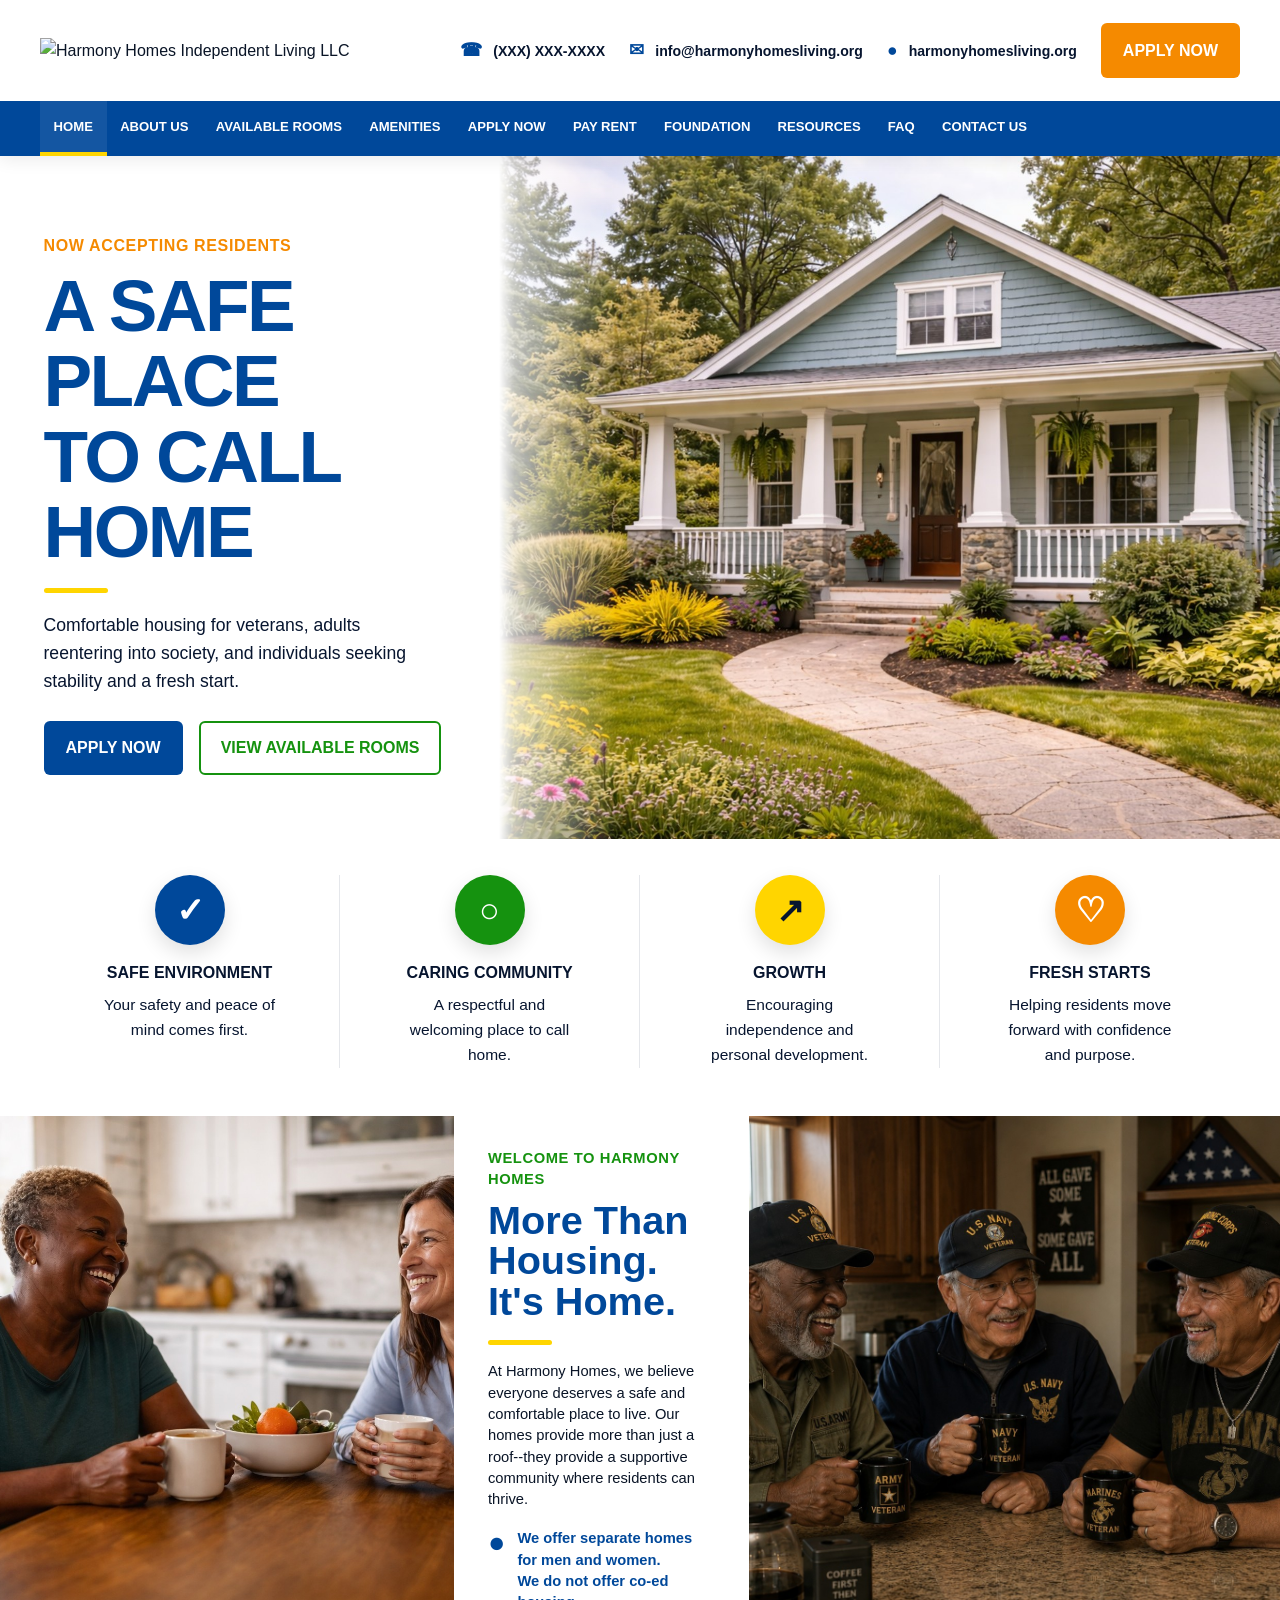
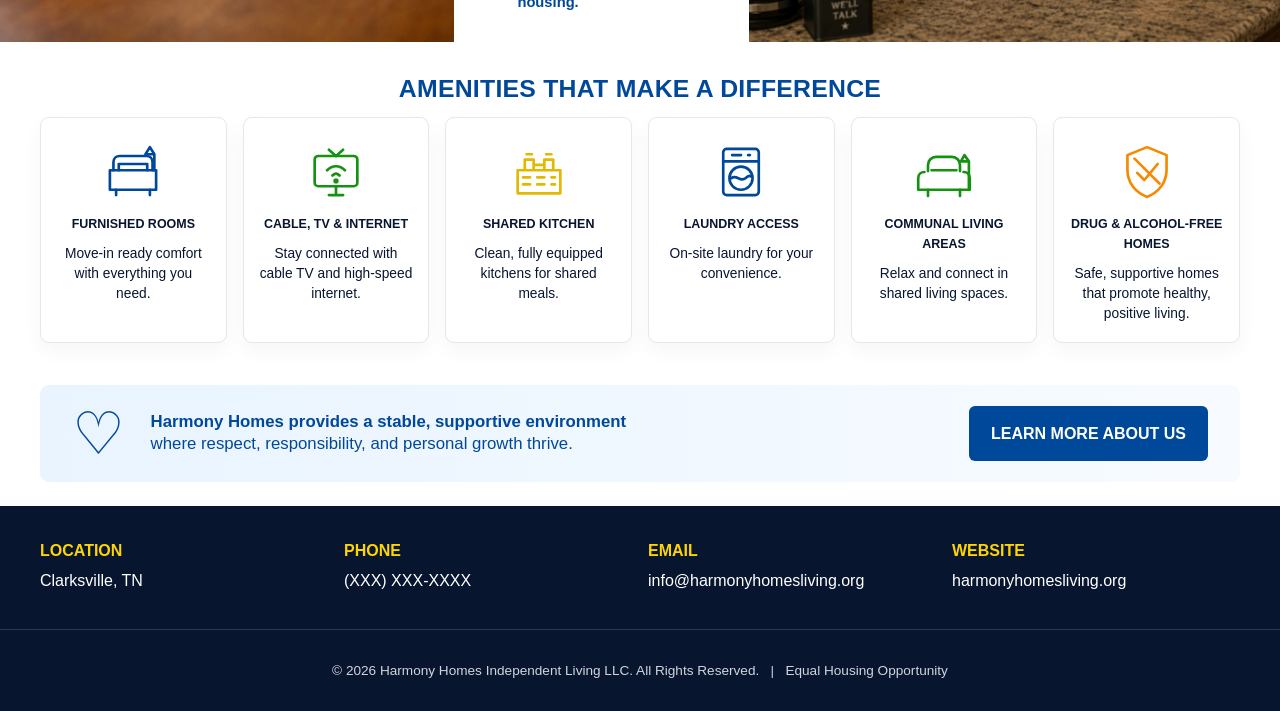
==== harmony_homes_site/index.html @ 45af123e "Replace public phone number with placeholder" ====
<!DOCTYPE html>
<html lang="en">
<head>
  <meta charset="UTF-8" />
  <meta name="viewport" content="width=device-width, initial-scale=1.0" />
  <title>Home | Harmony Homes Independent Living LLC</title>
  <meta name="description" content="Clean, safe, welcoming independent living housing in Clarksville, TN for veterans, SSI/SSDI recipients, reentry individuals, and adults seeking stable housing." />
  <link rel="stylesheet" href="styles.css" />
  <script defer src="script.js"></script>
</head>
<body>
  <a class="skip-link" href="#main">Skip to content</a>

  <header class="site-header">
    <div class="topbar container">
      <a class="logo-wrap" href="index.html" aria-label="Harmony Homes home">
        <img src="assets/main-logo.png" alt="Harmony Homes Independent Living LLC" class="logo" />
      </a>
      <div class="header-actions">
        <span class="header-contact"><span aria-hidden="true">&#9742;</span> (XXX) XXX-XXXX</span>
        <a href="mailto:info@harmonyhomesliving.org" class="header-contact"><span aria-hidden="true">&#9993;</span> info@harmonyhomesliving.org</a>
        <a href="https://harmonyhomesliving.org" class="header-contact"><span aria-hidden="true">&#9679;</span> harmonyhomesliving.org</a>
        <a href="apply.html" class="btn btn-orange">Apply Now</a>
      </div>
      <button class="menu-toggle" aria-label="Open menu">&#9776;</button>
    </div>
    <nav class="main-nav" aria-label="Main navigation">
      <div class="container nav-inner">
        <a class="active" href="index.html">Home</a>
        <a href="about.html">About Us</a>
        <a href="rooms.html">Available Rooms</a>
        <a href="amenities.html">Amenities</a>
        <a href="apply.html">Apply Now</a>
        <a href="pay-rent.html">Pay Rent</a>
        <a href="foundation.html">Foundation</a>
        <a href="resources.html">Resources</a>
        <a href="faq.html">FAQ</a>
        <a href="contact.html">Contact Us</a>
      </div>
    </nav>
  </header>

  <main id="main">
    <section class="hero">
      <div class="hero-copy">
        <p class="eyebrow">Now Accepting Residents</p>
        <h1>A Safe Place<br>to Call Home</h1>
        <p class="lead">Comfortable housing for veterans, adults reentering into society, and individuals seeking stability and a fresh start.</p>
        <div class="button-row">
          <a href="apply.html" class="btn btn-blue">Apply Now</a>
          <a href="rooms.html" class="btn btn-outline">View Available Rooms</a>
        </div>
      </div>
      <div class="hero-image" role="img" aria-label="Welcoming home exterior"></div>
    </section>

    <section class="values-strip container">
      <article><span class="icon blue">&#10003;</span><h3>Safe Environment</h3><p>Your safety and peace of mind comes first.</p></article>
      <article><span class="icon green">&#9675;</span><h3>Caring Community</h3><p>A respectful and welcoming place to call home.</p></article>
      <article><span class="icon yellow">&#8599;</span><h3>Growth</h3><p>Encouraging independence and personal development.</p></article>
      <article><span class="icon orange">&#9825;</span><h3>Fresh Starts</h3><p>Helping residents move forward with confidence and purpose.</p></article>
    </section>

    <section class="welcome-section">
      <img src="assets/women-coffee.jpg" alt="Residents enjoying a warm conversation at a kitchen table" />
      <div class="welcome-copy">
        <p class="eyebrow green-text">Welcome to Harmony Homes</p>
        <h2>More Than Housing.<br>It's Home.</h2>
        <p>At Harmony Homes, we believe everyone deserves a safe and comfortable place to live. Our homes provide more than just a roof--they provide a supportive community where residents can thrive.</p>
        <div class="mini-callout">
          <span aria-hidden="true">&#9679;</span>
          <p><strong>We offer separate homes for men and women.</strong><br>We do not offer co-ed housing.</p>
        </div>
      </div>
      <img src="assets/men-community.jpg" alt="Men talking together in a comfortable living room" />
    </section>

    <section class="amenity-preview">
      <div class="container">
        <h2>Amenities That Make a Difference</h2>
        <div class="amenity-icons" aria-label="Harmony Homes amenities">
          <article class="amenity-card blue">
            <svg class="amenity-svg" viewBox="0 0 72 72" aria-hidden="true" focusable="false">
              <path d="M10 34h52v22H10z" />
              <path d="M14 34v-9c0-4 3-7 7-7h30c4 0 7 3 7 7v9" />
              <path d="M20 34v-7h32v7M17 56v6M55 56v6M50 16h10v18M50 16l5-8 5 8" />
            </svg>
            <h3>Furnished Rooms</h3>
            <p>Move-in ready comfort with everything you need.</p>
          </article>
          <article class="amenity-card green">
            <svg class="amenity-svg" viewBox="0 0 72 72" aria-hidden="true" focusable="false">
              <rect x="12" y="18" width="48" height="34" rx="4" />
              <path d="M28 62h16M36 52v10M28 11l8 7 8-7M26 34c6-6 14-6 20 0M32 40c3-3 5-3 8 0" />
              <circle cx="36" cy="46" r="1.5" />
            </svg>
            <h3>Cable, TV &amp; Internet</h3>
            <p>Stay connected with cable TV and high-speed internet.</p>
          </article>
          <article class="amenity-card yellow">
            <svg class="amenity-svg" viewBox="0 0 72 72" aria-hidden="true" focusable="false">
              <path d="M12 34h48v26H12zM20 34V22h10v12M42 34V22h10v12" />
              <path d="M18 42h8M18 50h8M34 42h8M34 50h8M50 42h4M50 50h4" />
              <path d="M22 16h6M44 16h6M31 28h10" />
            </svg>
            <h3>Shared Kitchen</h3>
            <p>Clean, fully equipped kitchens for shared meals.</p>
          </article>
          <article class="amenity-card blue">
            <svg class="amenity-svg" viewBox="0 0 72 72" aria-hidden="true" focusable="false">
              <rect x="16" y="10" width="40" height="52" rx="4" />
              <path d="M16 24h40M26 17h10M44 17h2" />
              <circle cx="36" cy="43" r="13" />
              <path d="M25 43c6-5 10 5 16 0 3-3 5-3 6-2" />
            </svg>
            <h3>Laundry Access</h3>
            <p>On-site laundry for your convenience.</p>
          </article>
          <article class="amenity-card green">
            <svg class="amenity-svg" viewBox="0 0 72 72" aria-hidden="true" focusable="false">
              <path d="M18 35v-7c0-5 4-9 9-9h18c5 0 9 4 9 9v7" />
              <path d="M14 36c-4 0-7 3-7 7v13h58V43c0-4-3-7-7-7" />
              <path d="M18 56v7M54 56v7M22 34h28" />
              <path d="M55 24h9v32M55 24l4-7 5 7" />
            </svg>
            <h3>Communal Living Areas</h3>
            <p>Relax and connect in shared living spaces.</p>
          </article>
          <article class="amenity-card orange">
            <svg class="amenity-svg" viewBox="0 0 72 72" aria-hidden="true" focusable="false">
              <path d="M36 8l22 9v17c0 14-9 25-22 30C23 59 14 48 14 34V17z" />
              <path d="M25 37l8 8 15-18" />
              <path d="M22 21l28 28" />
            </svg>
            <h3>Drug &amp; Alcohol-Free Homes</h3>
            <p>Safe, supportive homes that promote healthy, positive living.</p>
          </article>
        </div>
      </div>
    </section>

    <section class="cta-band">
      <div class="container cta-inner">
        <span class="cta-icon" aria-hidden="true">&#9825;</span>
        <p><strong>Harmony Homes provides a stable, supportive environment</strong><br>where respect, responsibility, and personal growth thrive.</p>
        <a href="about.html" class="btn btn-blue">Learn More About Us</a>
      </div>
    </section>
  </main>

  <footer class="site-footer">
    <div class="container footer-grid">
      <div>
        <strong>Location</strong>
        <p>Clarksville, TN</p>
      </div>
      <div>
        <strong>Phone</strong>
        <p><span>(XXX) XXX-XXXX</span></p>
      </div>
      <div>
        <strong>Email</strong>
        <p><a href="mailto:info@harmonyhomesliving.org">info@harmonyhomesliving.org</a></p>
      </div>
      <div>
        <strong>Website</strong>
        <p>harmonyhomesliving.org</p>
      </div>
    </div>
    <div class="footer-bottom">
      <p>&copy; 2026 Harmony Homes Independent Living LLC. All Rights Reserved. &nbsp; | &nbsp; Equal Housing Opportunity</p>
    </div>
  </footer>
</body>
</html>
---- harmony_homes_site/styles.css ----
:root{
  --blue:#00489A;
  --green:#15920F;
  --yellow:#FFD500;
  --orange:#F58A00;
  --black:#07152F;
  --white:#ffffff;
  --soft:#F7F9FC;
  --soft-blue:#EAF4FF;
  --text:#091426;
  --muted:#20304A;
  --border:#E5E7EB;
  --shadow:0 12px 30px rgba(17,24,39,.10);
}

*{box-sizing:border-box}
html{scroll-behavior:smooth}
body{
  margin:0;
  font-family: Arial, Helvetica, sans-serif;
  color:var(--text);
  background:var(--white);
  line-height:1.6;
}
a{color:inherit;text-decoration:none}
img{max-width:100%;display:block}
.container{width:min(1200px,94%);margin:0 auto}
.skip-link{position:absolute;left:-999px;top:auto}
.skip-link:focus{left:1rem;top:1rem;background:var(--black);color:white;padding:.75rem;z-index:999}

.site-header{background:white;box-shadow:0 4px 16px rgba(0,0,0,.08);position:sticky;top:0;z-index:50}
.topbar{display:flex;align-items:center;justify-content:space-between;gap:1.25rem;padding:1.45rem 0}
.logo{width:315px;max-width:100%}
.header-actions{display:flex;align-items:center;gap:1.5rem;flex-wrap:wrap}
.header-contact{font-weight:700;color:var(--black);font-size:.88rem}
.header-contact span{color:var(--blue);font-size:1.1rem;margin-right:.45rem}
.menu-toggle{display:none;background:var(--blue);color:white;border:0;border-radius:8px;font-size:1.6rem;padding:.4rem .7rem}
.main-nav{
    background:var(--blue);
    color:white;
}

.nav-inner{
    display:flex;
    align-items:center;
    justify-content:flex-start;
    gap:0;
    overflow:visible;
    flex-wrap:nowrap;
}

.main-nav a{
    padding:.95rem .85rem;
    font-weight:800;
    text-transform:uppercase;
    font-size:.82rem;
    white-space:nowrap;
    border-bottom:4px solid transparent;
}

.main-nav a.active,
.main-nav a:hover{
    border-bottom-color:var(--yellow);
    background:rgba(255,255,255,.08);
}

.btn{
  display:inline-flex;align-items:center;justify-content:center;gap:.5rem;
  padding:.78rem 1.25rem;border-radius:6px;font-weight:900;text-transform:uppercase;
  border:2px solid transparent;box-shadow:none;transition:.2s ease;cursor:pointer
}
.btn:hover{transform:translateY(-1px);box-shadow:var(--shadow)}
.btn-blue{background:var(--blue);color:white}
.btn-orange{background:var(--orange);color:white}
.btn-outline{border-color:var(--green);color:var(--green);background:white}
.button-row{display:flex;gap:1rem;flex-wrap:wrap;margin-top:1.6rem}

.hero{display:grid;grid-template-columns:39% 61%;min-height:565px;background:white;overflow:hidden}
.hero-copy{padding:4.8rem 0 4rem max(3.4vw,2rem);align-self:center;z-index:1}
.eyebrow{font-weight:900;text-transform:uppercase;letter-spacing:.04em;color:var(--orange);margin:0 0 .6rem}
.green-text{color:var(--green)}
.hero h1,.page-hero h1{font-size:clamp(3rem,5.7vw,4.6rem);line-height:1.03;margin:.35rem 0 1rem;color:var(--blue);text-transform:uppercase;letter-spacing:-.035em;font-weight:900}
.hero h1::after,.welcome-copy h2::after,.page-hero h1::after{
  content:"";display:block;width:64px;height:5px;background:var(--yellow);margin:1.2rem 0 0;border-radius:99px
}
.lead{font-size:1.1rem;max-width:395px;color:#07152f}
.hero-image{background:linear-gradient(90deg,#fff 0%,rgba(255,255,255,.72) 2%,rgba(255,255,255,0) 15%),url("assets/house.jpg") center/cover no-repeat;min-height:565px}

.values-strip{
  display:grid;
  grid-template-columns:repeat(4,1fr);
  gap:0;
  padding:2.25rem 0 3rem;
}

.values-strip article {
  text-align: center;
  border-right: 1px solid var(--border);
  padding: 0 2rem;
}
.values-strip article:last-child{border-right:0}

.values-strip .icon {
  margin: 0 auto 0.9rem;
}

.values-strip h3 {
  margin: 0 0 0.5rem;
  text-transform: uppercase;
  font-size: 1rem;
  color: var(--black);
}

.values-strip p {
  margin: 0 auto;
  color: var(--black);
  font-size: 0.97rem;
  max-width: 180px;
}
.icon{width:70px;height:70px;border-radius:50%;display:inline-flex;align-items:center;justify-content:center;color:white;font-weight:900;font-size:2.15rem;flex:0 0 70px;box-shadow:0 8px 20px rgba(0,0,0,.12)}
.icon.blue{background:var(--blue)}
.icon.green{background:var(--green)}
.icon.yellow{background:var(--yellow);color:var(--black)}
.icon.orange{background:var(--orange)}

.welcome-section{display:grid;grid-template-columns:35.5% 23% 41.5%;background:white;align-items:stretch}
.welcome-section img{width:100%;height:100%;min-height:390px;object-fit:cover}
.welcome-copy{padding:2rem 2.1rem 1.8rem;background:white;align-self:center}
.welcome-copy h2{color:var(--blue)}
.welcome-copy p{font-size:.92rem;line-height:1.45}
.mini-callout{display:flex;gap:.75rem;align-items:flex-start;color:var(--blue);font-weight:800;margin-top:1.1rem}
.mini-callout span{font-size:1.8rem;line-height:1}
.mini-callout p{margin:0;color:var(--blue)}
h2{font-size:clamp(1.8rem,3.1vw,2.8rem);line-height:1.02;margin:.4rem 0 1rem;color:var(--black)}
h3{color:var(--black)}
.amenity-preview{padding:1.7rem 0 1.5rem;background:white;text-align:center}
.amenity-preview h2{font-size:1.55rem;text-transform:uppercase;color:var(--blue);letter-spacing:.01em}
.amenity-icons{display:grid;grid-template-columns:repeat(6,1fr);gap:1rem;margin-top:.95rem}
.amenity-card{min-height:205px;border:1px solid var(--border);border-radius:9px;padding:1.35rem 1rem 1.15rem;background:white;box-shadow:0 8px 20px rgba(17,24,39,.04)}
.amenity-svg{
  display:block;
  width:64px;
  height:64px;
  margin:0 auto .7rem;
  fill:none;
  stroke:currentColor;
  stroke-width:3;
  stroke-linecap:round;
  stroke-linejoin:round;
}
.amenity-card h3{margin:.25rem 0 .55rem;text-transform:uppercase;font-size:.78rem;color:var(--black)}
.amenity-card p{margin:0 auto;font-size:.86rem;line-height:1.45;color:var(--black)}
.amenity-card.blue{color:var(--blue)}
.amenity-card.green{color:var(--green)}
.amenity-card.yellow{color:#e3b900}
.amenity-card.orange{color:var(--orange)}
.cta-band{background:white;color:var(--blue);padding:1.1rem 0 1.5rem}
.cta-inner{display:grid;grid-template-columns:auto 1fr auto;align-items:center;gap:1.6rem;background:linear-gradient(90deg,#e9f4ff,#f7fbff);border-radius:9px;padding:1.2rem 2rem}
.cta-icon{font-size:3.7rem;line-height:1;color:var(--blue)}
.cta-band p{margin:0;font-size:1.05rem;line-height:1.35}
.cta-band .btn{min-width:220px}

.page-hero{background:linear-gradient(135deg,var(--soft-blue),#fff);padding:4rem 0}
.page-hero.small h1{font-size:clamp(2.4rem,5vw,4rem)}
.page-hero p{max-width:760px;font-size:1.12rem}
.content{padding:3.5rem 0}
.two-col{display:grid;grid-template-columns:1fr 1fr;gap:2rem;align-items:start}
.grid-3{display:grid;grid-template-columns:repeat(3,1fr);gap:1.2rem}
.card,.room-card{background:white;border:1px solid var(--border);border-radius:16px;padding:1.5rem;box-shadow:var(--shadow)}
.card h3,.card h2{margin-top:0}
.placeholder-img,.placeholder-form{background:linear-gradient(135deg,var(--soft),#fff);border:2px dashed #cbd5e1;border-radius:12px;padding:2rem;text-align:center;color:var(--muted);margin-bottom:1.2rem}
.notice{background:#fff8db;border-left:6px solid var(--yellow);padding:1rem;border-radius:8px;margin-bottom:1.5rem;font-weight:700}
.room-grid{display:grid;gap:1.5rem}
.room-card{display:grid;grid-template-columns:38% 1fr;gap:1.5rem}
.room-card img{height:100%;min-height:260px;object-fit:cover;border-radius:12px}
.status{display:inline-block;background:var(--soft-blue);color:var(--blue);font-weight:900;padding:.35rem .7rem;border-radius:999px}
.status.available{background:#e8f8ed;color:var(--green)}
.faq-list details{border:1px solid var(--border);border-radius:12px;padding:1rem 1.2rem;margin-bottom:.8rem;background:white}
.faq-list summary{font-weight:900;cursor:pointer;color:var(--black)}
.contact-form label{display:block;font-weight:800;margin-bottom:1rem}
input,textarea{width:100%;padding:.9rem;border:1px solid #cbd5e1;border-radius:8px;font:inherit;margin-top:.4rem}
.fine-print{font-size:.85rem;color:var(--muted)}
.site-footer{background:var(--black);color:white}
.footer-grid{display:grid;grid-template-columns:repeat(4,1fr);gap:1rem;padding:2rem 0}
.footer-grid strong{color:var(--yellow);text-transform:uppercase}
.footer-grid p{margin:.25rem 0}
.footer-bottom{border-top:1px solid rgba(255,255,255,.15);text-align:center;padding:1rem;font-size:.85rem;color:#d1d5db}

@media (max-width:900px){
  .header-actions .header-contact{display:none}
  .menu-toggle{display:block}
  .main-nav{display:none}
  .main-nav.open{display:block}
  .nav-inner{flex-direction:column;align-items:stretch}
  .main-nav a{display:block}
  .hero{grid-template-columns:1fr}
  .hero-copy{padding:3rem 1.5rem}
  .hero-image{min-height:320px}
  .values-strip,.amenity-icons,.grid-3,.footer-grid{grid-template-columns:1fr 1fr}
  .welcome-section,.two-col,.room-card{grid-template-columns:1fr}
  .welcome-section img{min-height:300px}
  .cta-inner{grid-template-columns:1fr;text-align:left}
}
@media (max-width:600px){
  .topbar{align-items:flex-start}
  .logo{width:220px}
  .values-strip,.amenity-icons,.grid-3,.footer-grid{grid-template-columns:1fr}
  .values-strip article{border-right:0;border-bottom:1px solid var(--border);padding-bottom:1rem}
  .values-strip article:last-child{border-bottom:0}
  .cta-inner{flex-direction:column;align-items:flex-start}
  .hero h1{font-size:3rem}
}
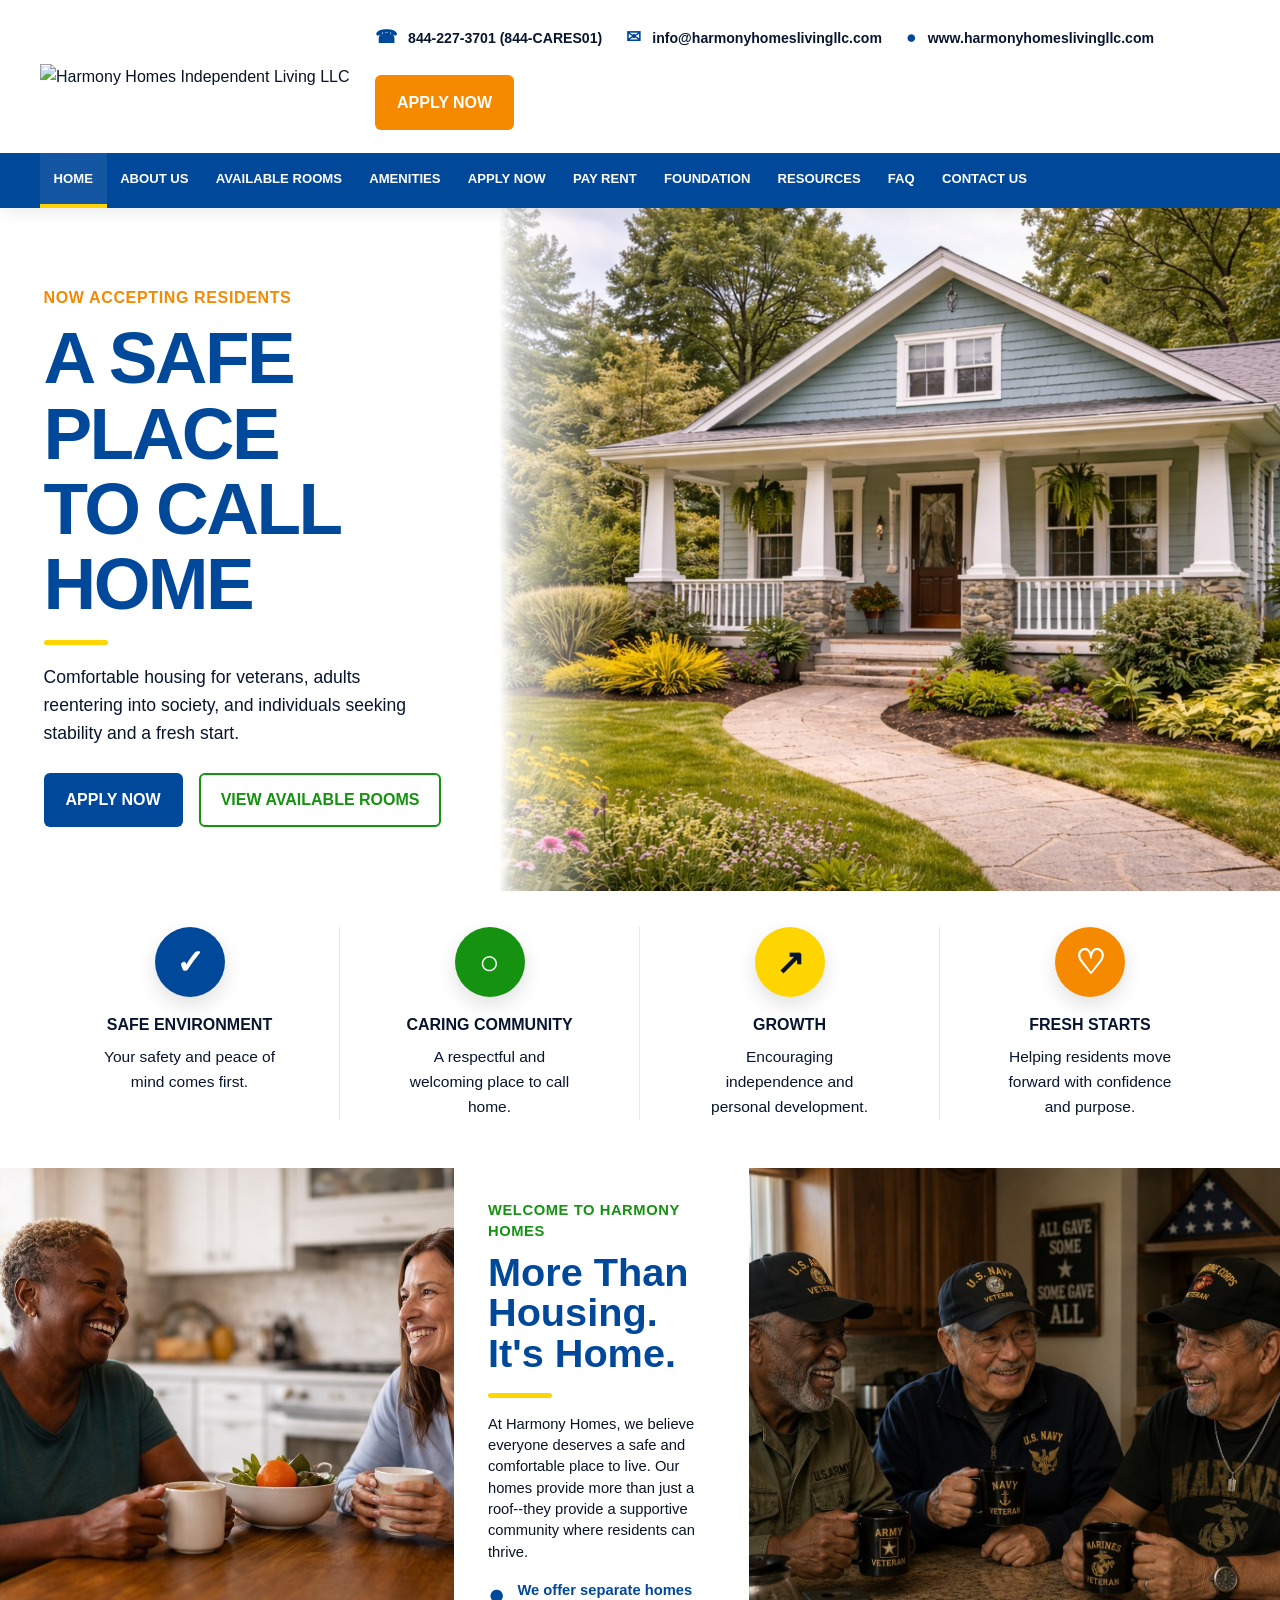
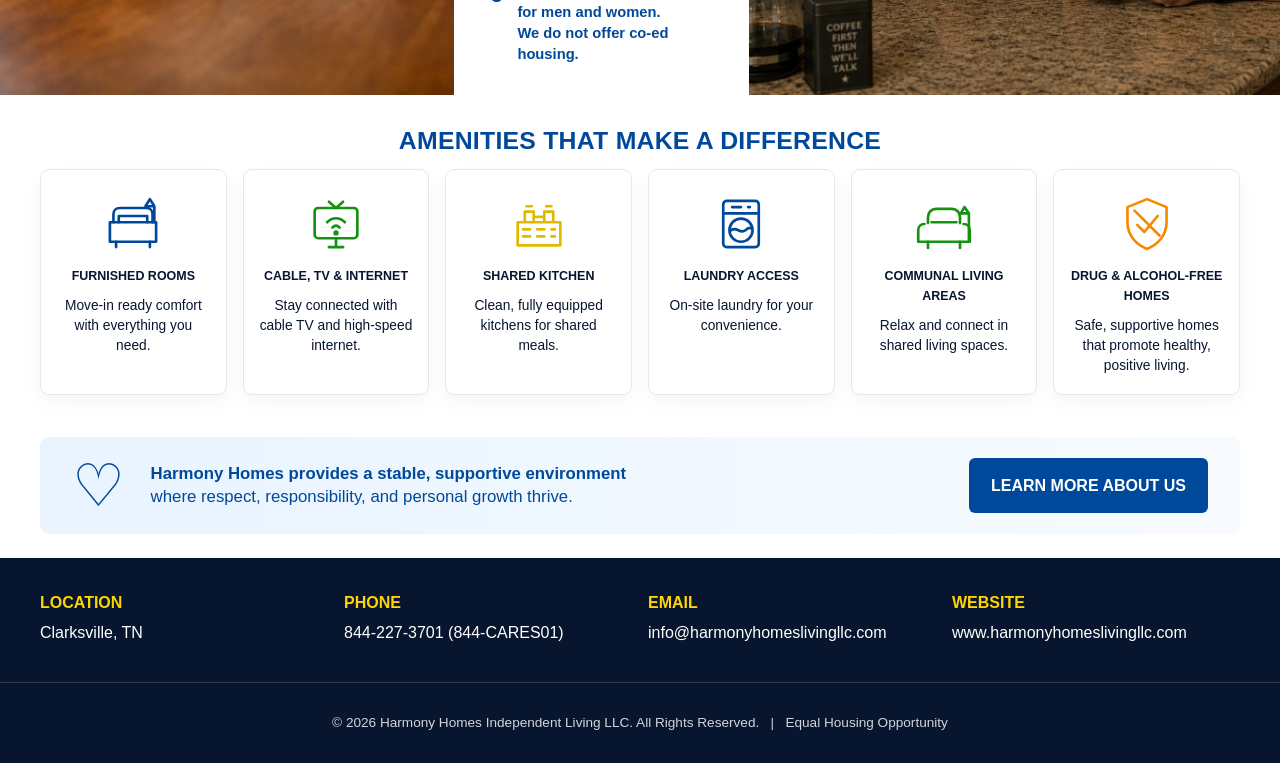
==== commit 743e6fc3: "Update Harmony Homes contact information" ====
--- a/harmony_homes_site/index.html
+++ b/harmony_homes_site/index.html
@@ -17,9 +17,9 @@
         <img src="assets/main-logo.png" alt="Harmony Homes Independent Living LLC" class="logo" />
       </a>
       <div class="header-actions">
-        <span class="header-contact"><span aria-hidden="true">&#9742;</span> (XXX) XXX-XXXX</span>
-        <a href="mailto:info@harmonyhomesliving.org" class="header-contact"><span aria-hidden="true">&#9993;</span> info@harmonyhomesliving.org</a>
-        <a href="https://harmonyhomesliving.org" class="header-contact"><span aria-hidden="true">&#9679;</span> harmonyhomesliving.org</a>
+        <a href="tel:+18442273701" class="header-contact"><span aria-hidden="true">&#9742;</span> 844-227-3701 (844-CARES01)</a>
+        <a href="mailto:info@harmonyhomeslivingllc.com" class="header-contact"><span aria-hidden="true">&#9993;</span> info@harmonyhomeslivingllc.com</a>
+        <a href="https://www.harmonyhomeslivingllc.com" class="header-contact"><span aria-hidden="true">&#9679;</span> www.harmonyhomeslivingllc.com</a>
         <a href="apply.html" class="btn btn-orange">Apply Now</a>
       </div>
       <button class="menu-toggle" aria-label="Open menu">&#9776;</button>
@@ -156,15 +156,15 @@
       </div>
       <div>
         <strong>Phone</strong>
-        <p><span>(XXX) XXX-XXXX</span></p>
+        <p><a href="tel:+18442273701">844-227-3701 (844-CARES01)</a></p>
       </div>
       <div>
         <strong>Email</strong>
-        <p><a href="mailto:info@harmonyhomesliving.org">info@harmonyhomesliving.org</a></p>
+        <p><a href="mailto:info@harmonyhomeslivingllc.com">info@harmonyhomeslivingllc.com</a></p>
       </div>
       <div>
         <strong>Website</strong>
-        <p>harmonyhomesliving.org</p>
+        <p><a href="https://www.harmonyhomeslivingllc.com">www.harmonyhomeslivingllc.com</a></p>
       </div>
     </div>
     <div class="footer-bottom">
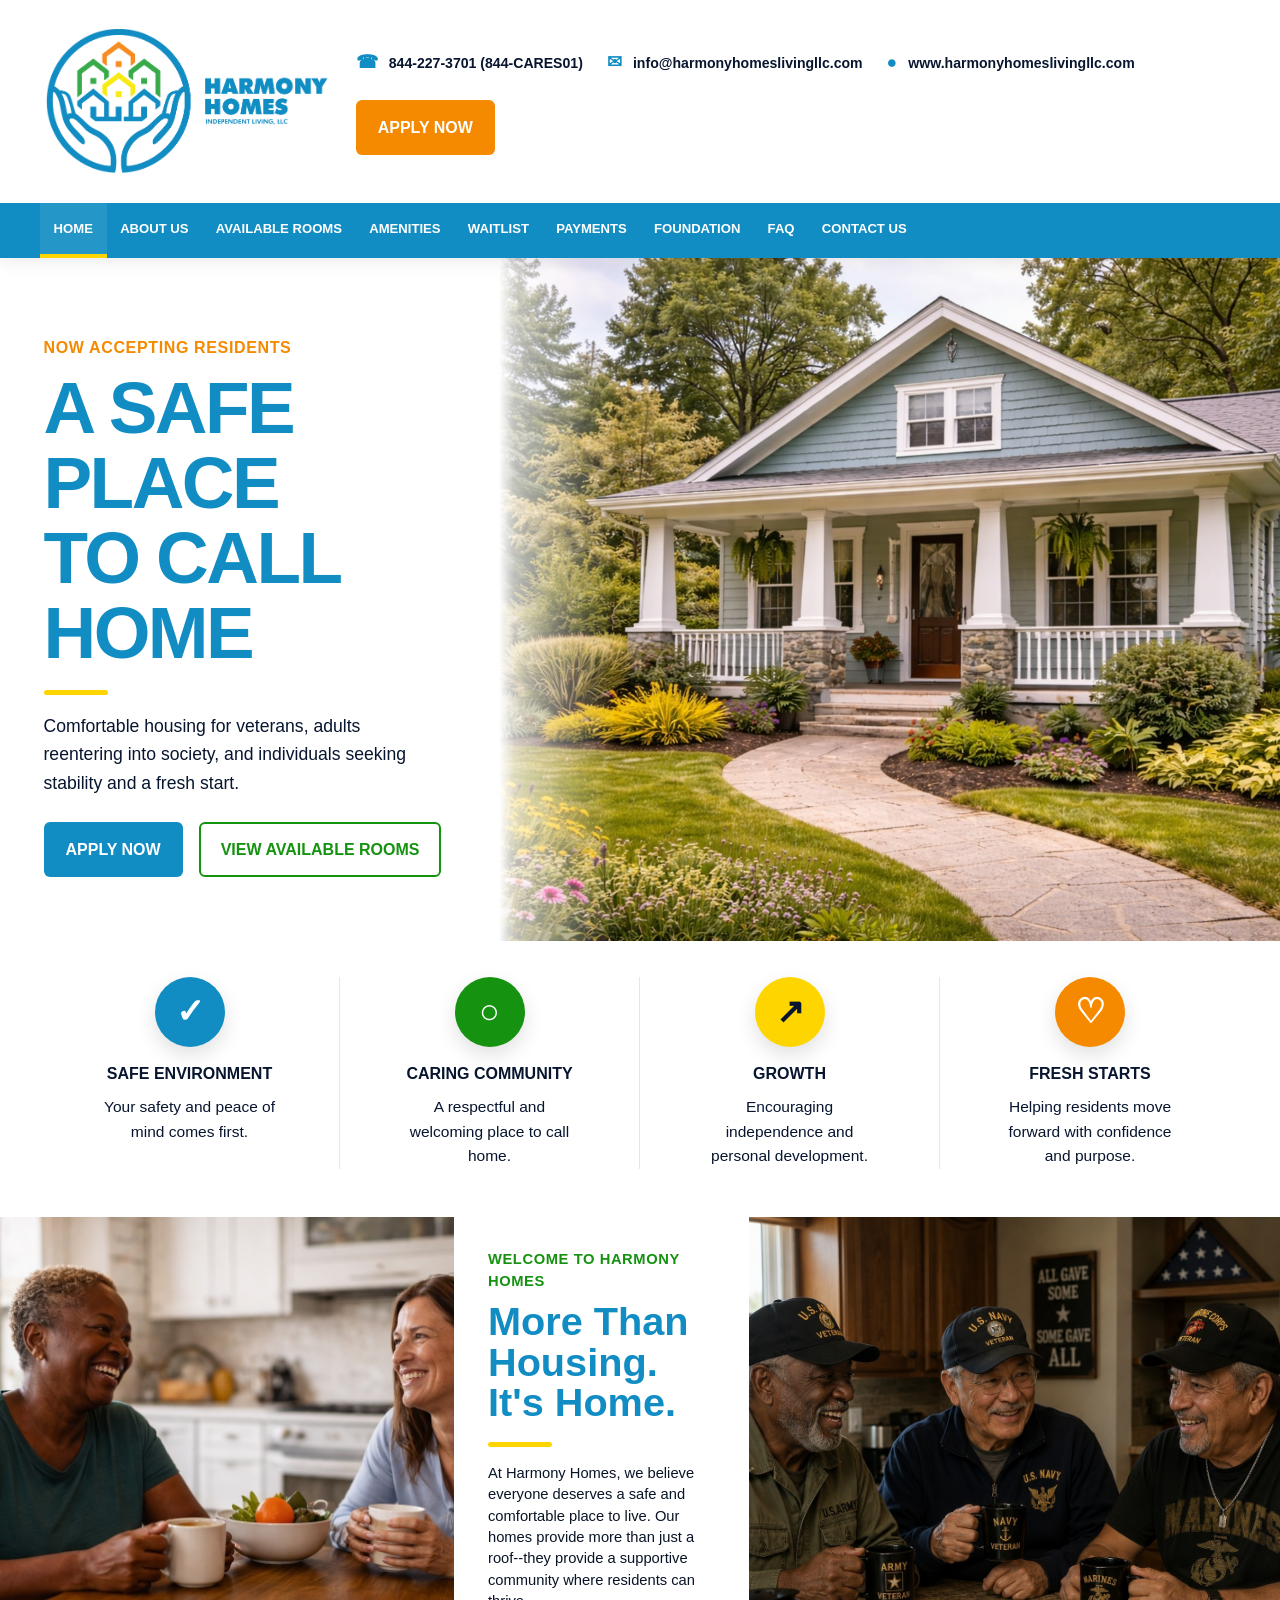
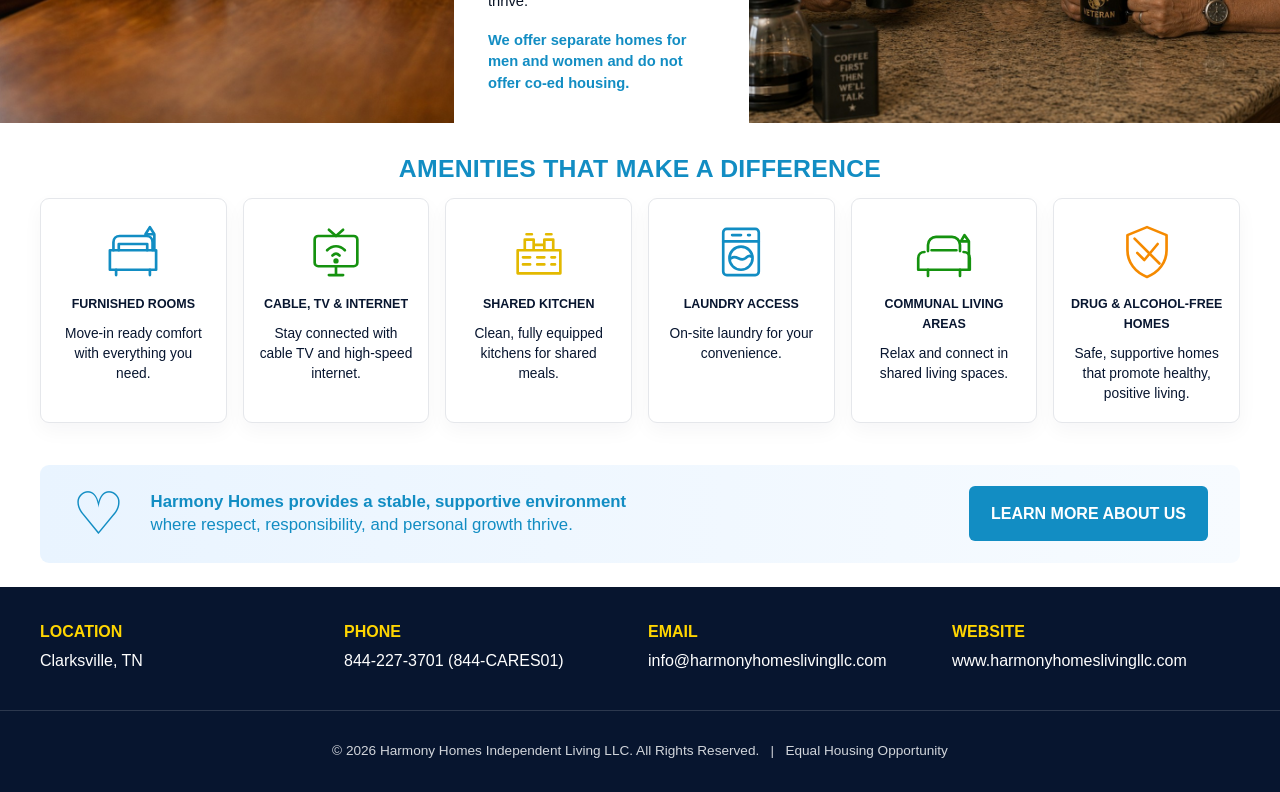
==== commit 47f2dba1: "Refresh site branding and navigation" ====
--- a/harmony_homes_site/index.html
+++ b/harmony_homes_site/index.html
@@ -30,10 +30,9 @@
         <a href="about.html">About Us</a>
         <a href="rooms.html">Available Rooms</a>
         <a href="amenities.html">Amenities</a>
-        <a href="apply.html">Apply Now</a>
-        <a href="pay-rent.html">Pay Rent</a>
+        <a href="apply.html">Waitlist</a>
+        <a href="pay-rent.html">Payments</a>
         <a href="foundation.html">Foundation</a>
-        <a href="resources.html">Resources</a>
         <a href="faq.html">FAQ</a>
         <a href="contact.html">Contact Us</a>
       </div>
@@ -68,8 +67,7 @@
         <h2>More Than Housing.<br>It's Home.</h2>
         <p>At Harmony Homes, we believe everyone deserves a safe and comfortable place to live. Our homes provide more than just a roof--they provide a supportive community where residents can thrive.</p>
         <div class="mini-callout">
-          <span aria-hidden="true">&#9679;</span>
-          <p><strong>We offer separate homes for men and women.</strong><br>We do not offer co-ed housing.</p>
+          <p><strong>We offer separate homes for men and women and do not offer co-ed housing.</strong></p>
         </div>
       </div>
       <img src="assets/men-community.jpg" alt="Men talking together in a comfortable living room" />
--- a/harmony_homes_site/styles.css
+++ b/harmony_homes_site/styles.css
@@ -1,6 +1,6 @@
 
 :root{
-  --blue:#00489A;
+  --blue:#128DC3;
   --green:#15920F;
   --yellow:#FFD500;
   --orange:#F58A00;
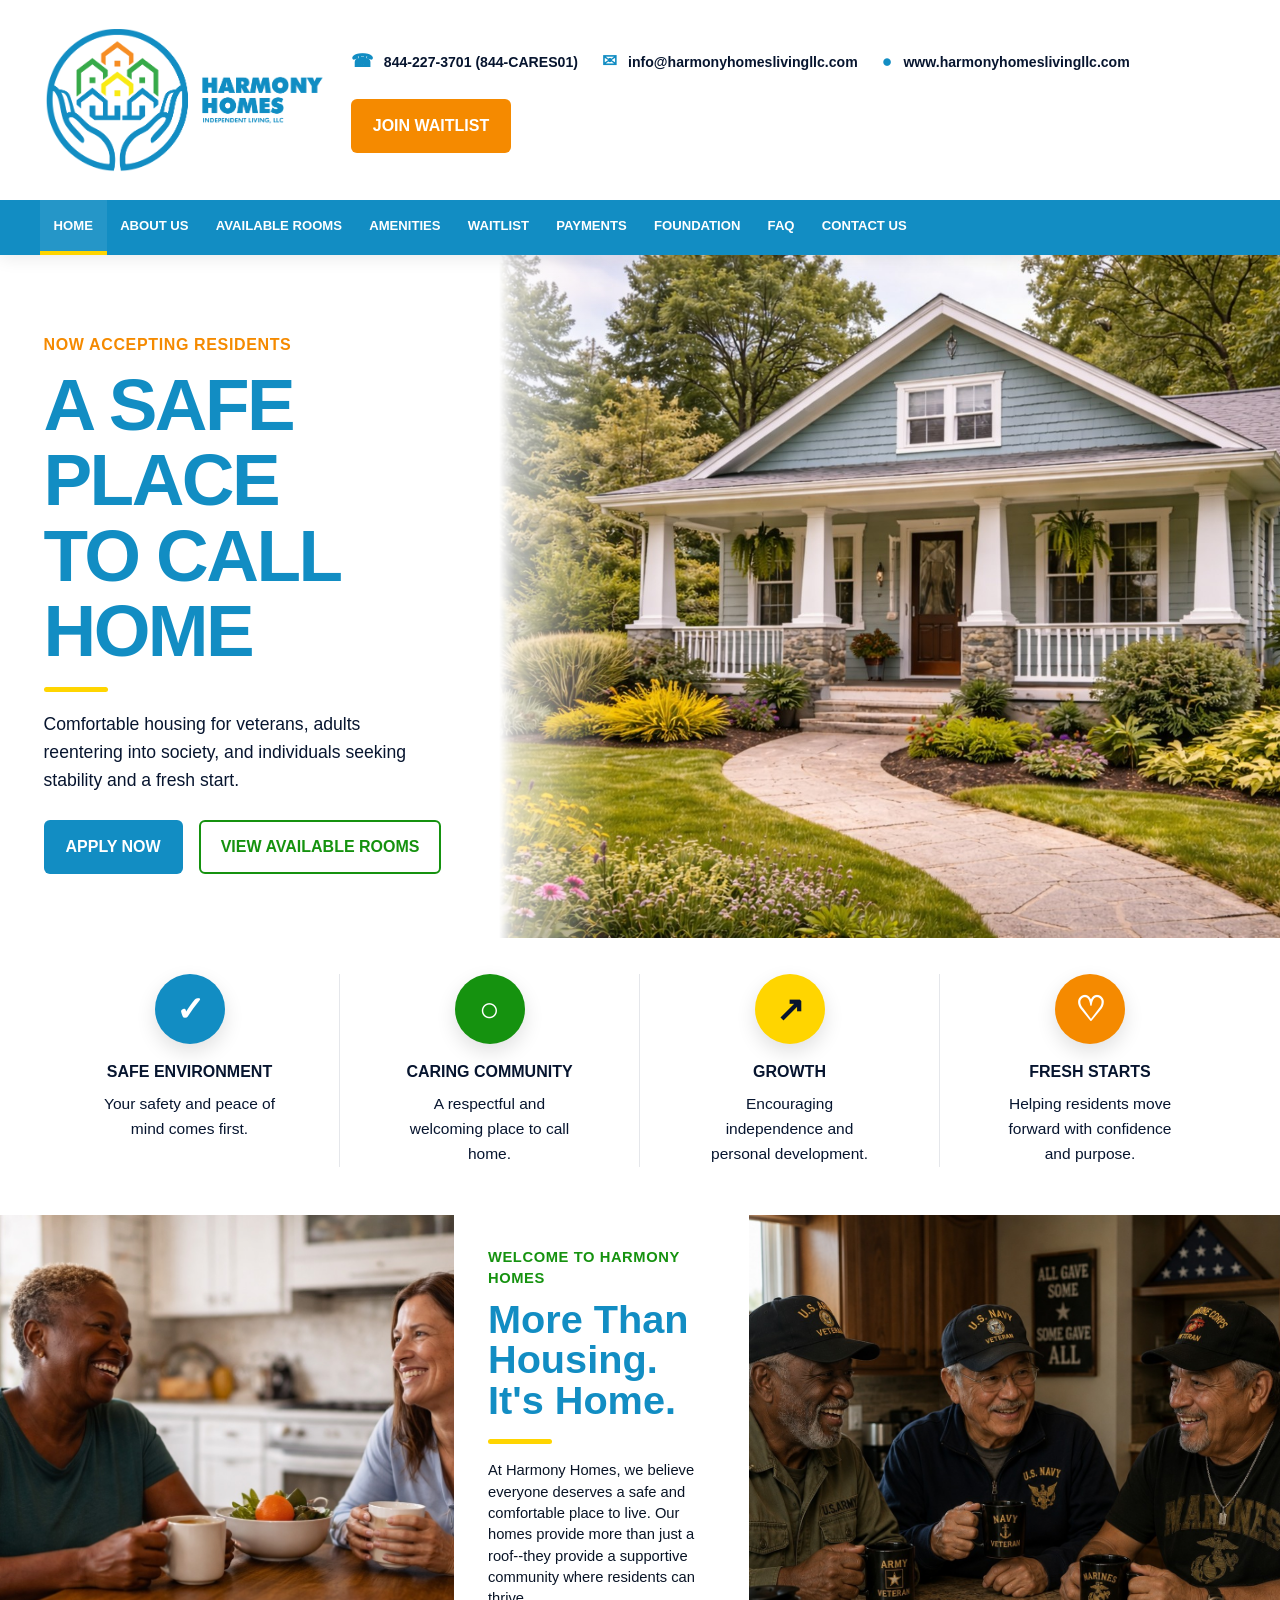
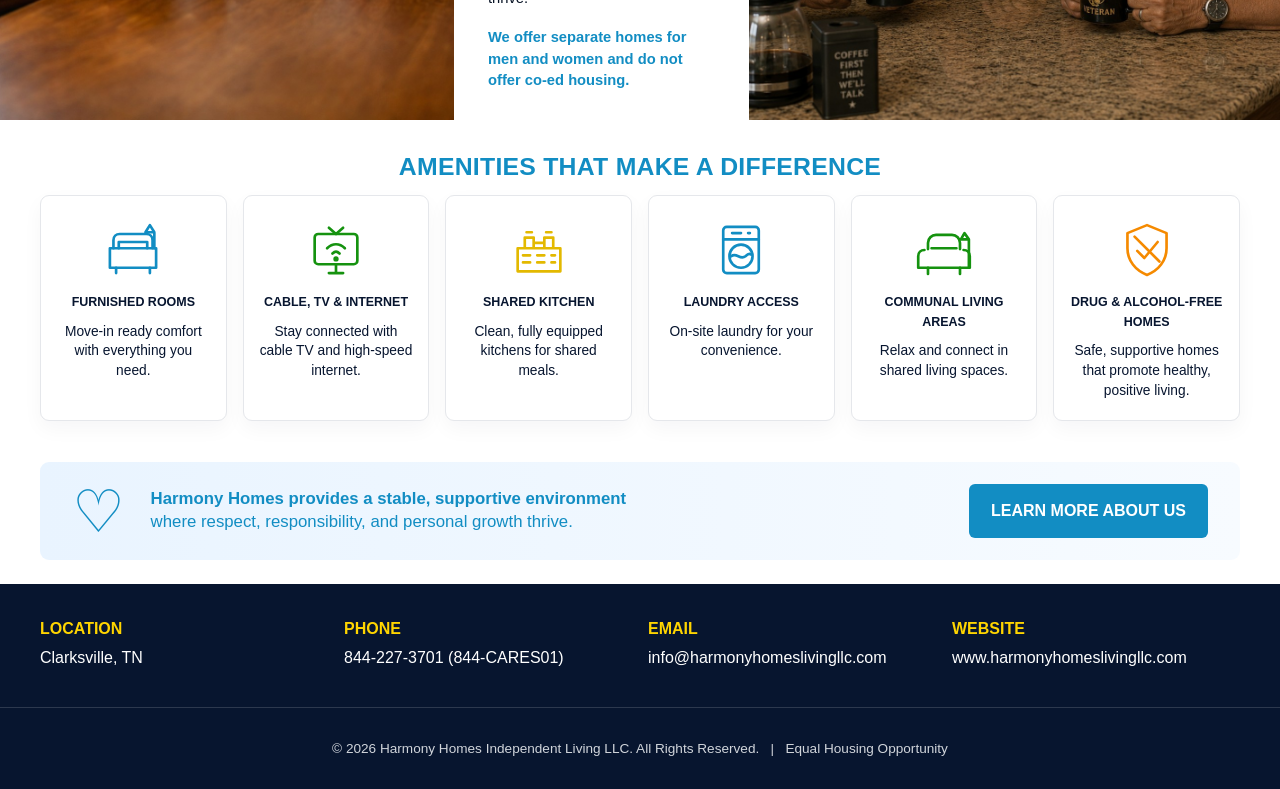
==== commit 58ca496f: "Update site calls to action for waitlist" ====
--- a/harmony_homes_site/index.html
+++ b/harmony_homes_site/index.html
@@ -20,7 +20,7 @@
         <a href="tel:+18442273701" class="header-contact"><span aria-hidden="true">&#9742;</span> 844-227-3701 (844-CARES01)</a>
         <a href="mailto:info@harmonyhomeslivingllc.com" class="header-contact"><span aria-hidden="true">&#9993;</span> info@harmonyhomeslivingllc.com</a>
         <a href="https://www.harmonyhomeslivingllc.com" class="header-contact"><span aria-hidden="true">&#9679;</span> www.harmonyhomeslivingllc.com</a>
-        <a href="apply.html" class="btn btn-orange">Apply Now</a>
+        <a href="apply.html" class="btn btn-orange">JOIN WAITLIST</a>
       </div>
       <button class="menu-toggle" aria-label="Open menu">&#9776;</button>
     </div>
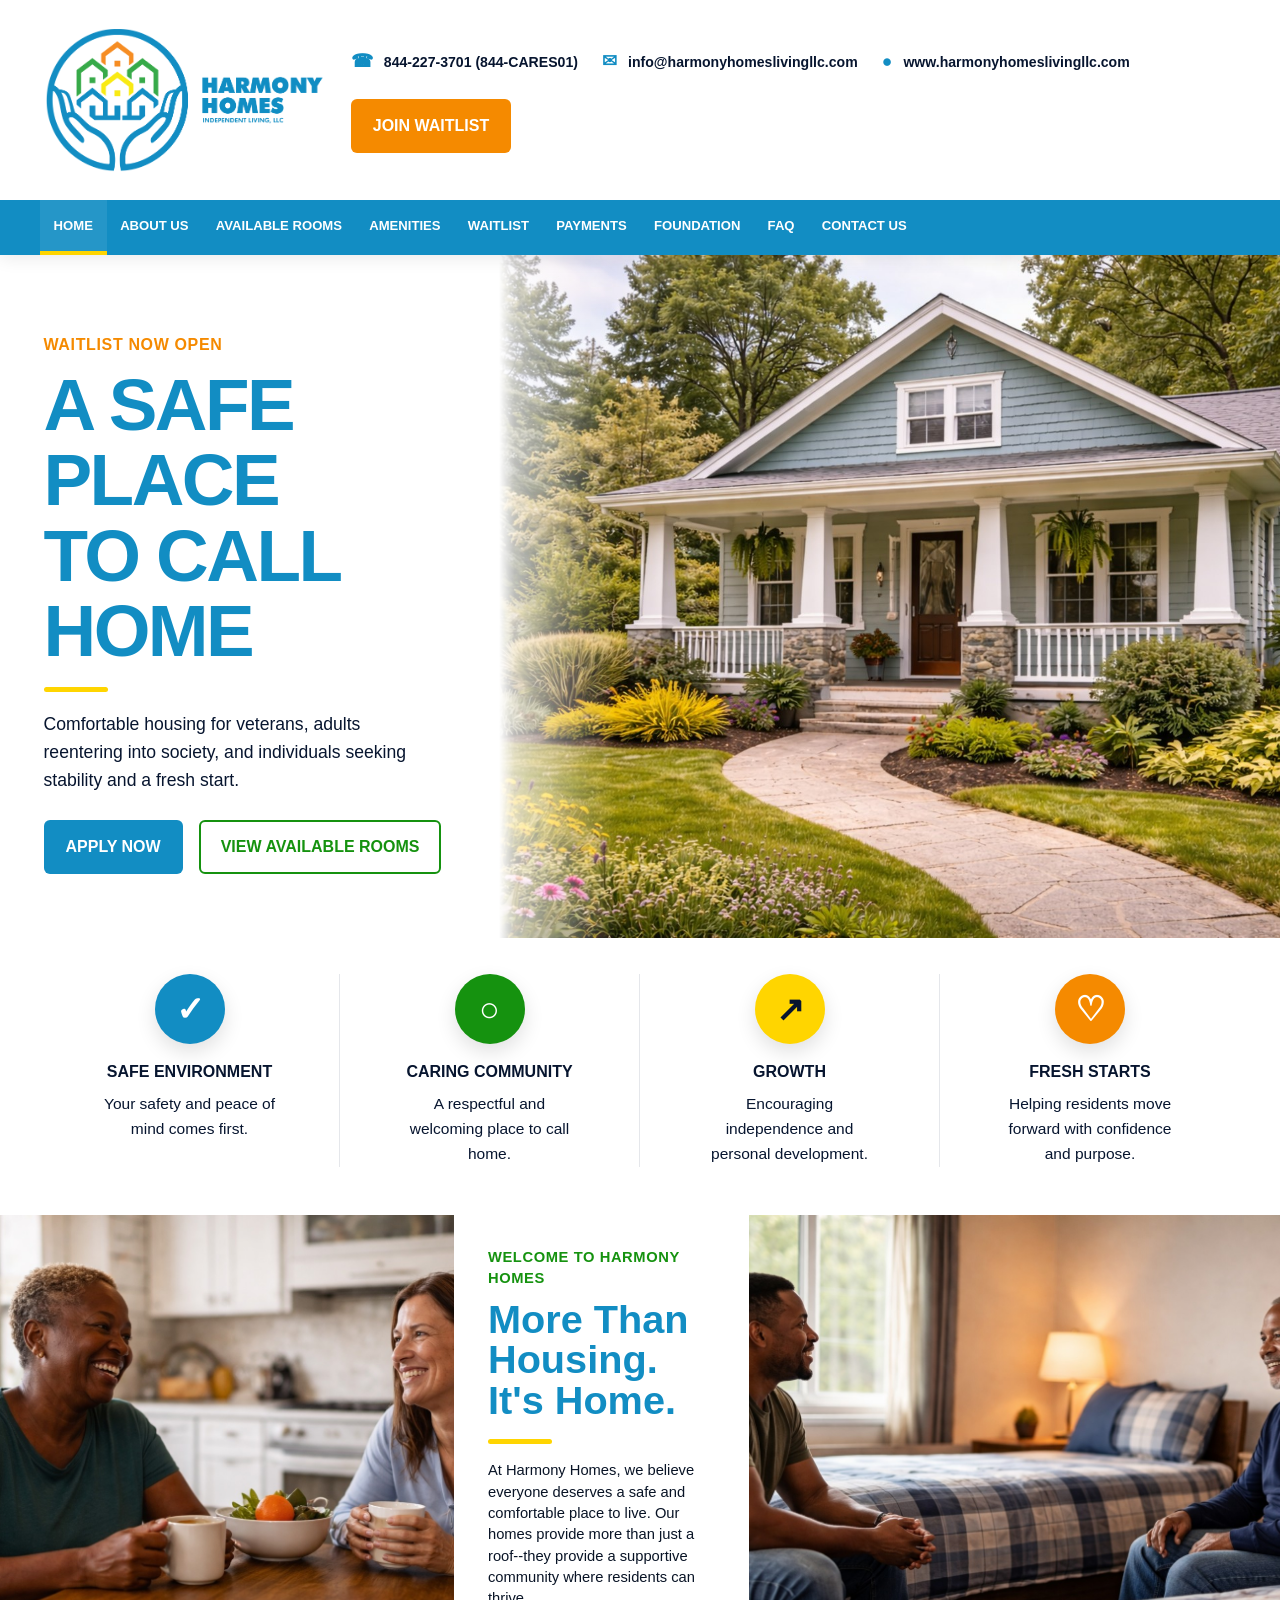
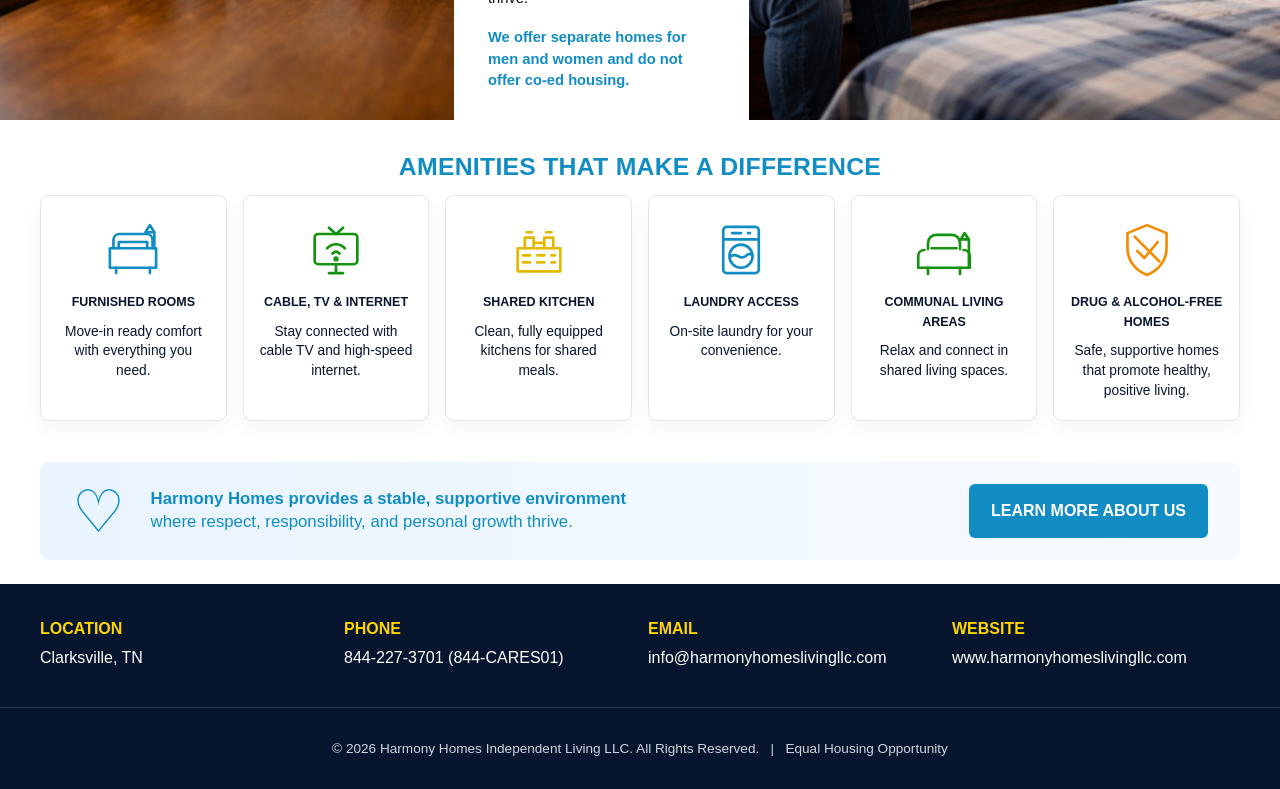
==== commit b8b0a409: "Update waitlist calls to action" ====
--- a/harmony_homes_site/index.html
+++ b/harmony_homes_site/index.html
@@ -42,7 +42,7 @@
   <main id="main">
     <section class="hero">
       <div class="hero-copy">
-        <p class="eyebrow">Now Accepting Residents</p>
+        <p class="eyebrow">WAITLIST NOW OPEN</p>
         <h1>A Safe Place<br>to Call Home</h1>
         <p class="lead">Comfortable housing for veterans, adults reentering into society, and individuals seeking stability and a fresh start.</p>
         <div class="button-row">
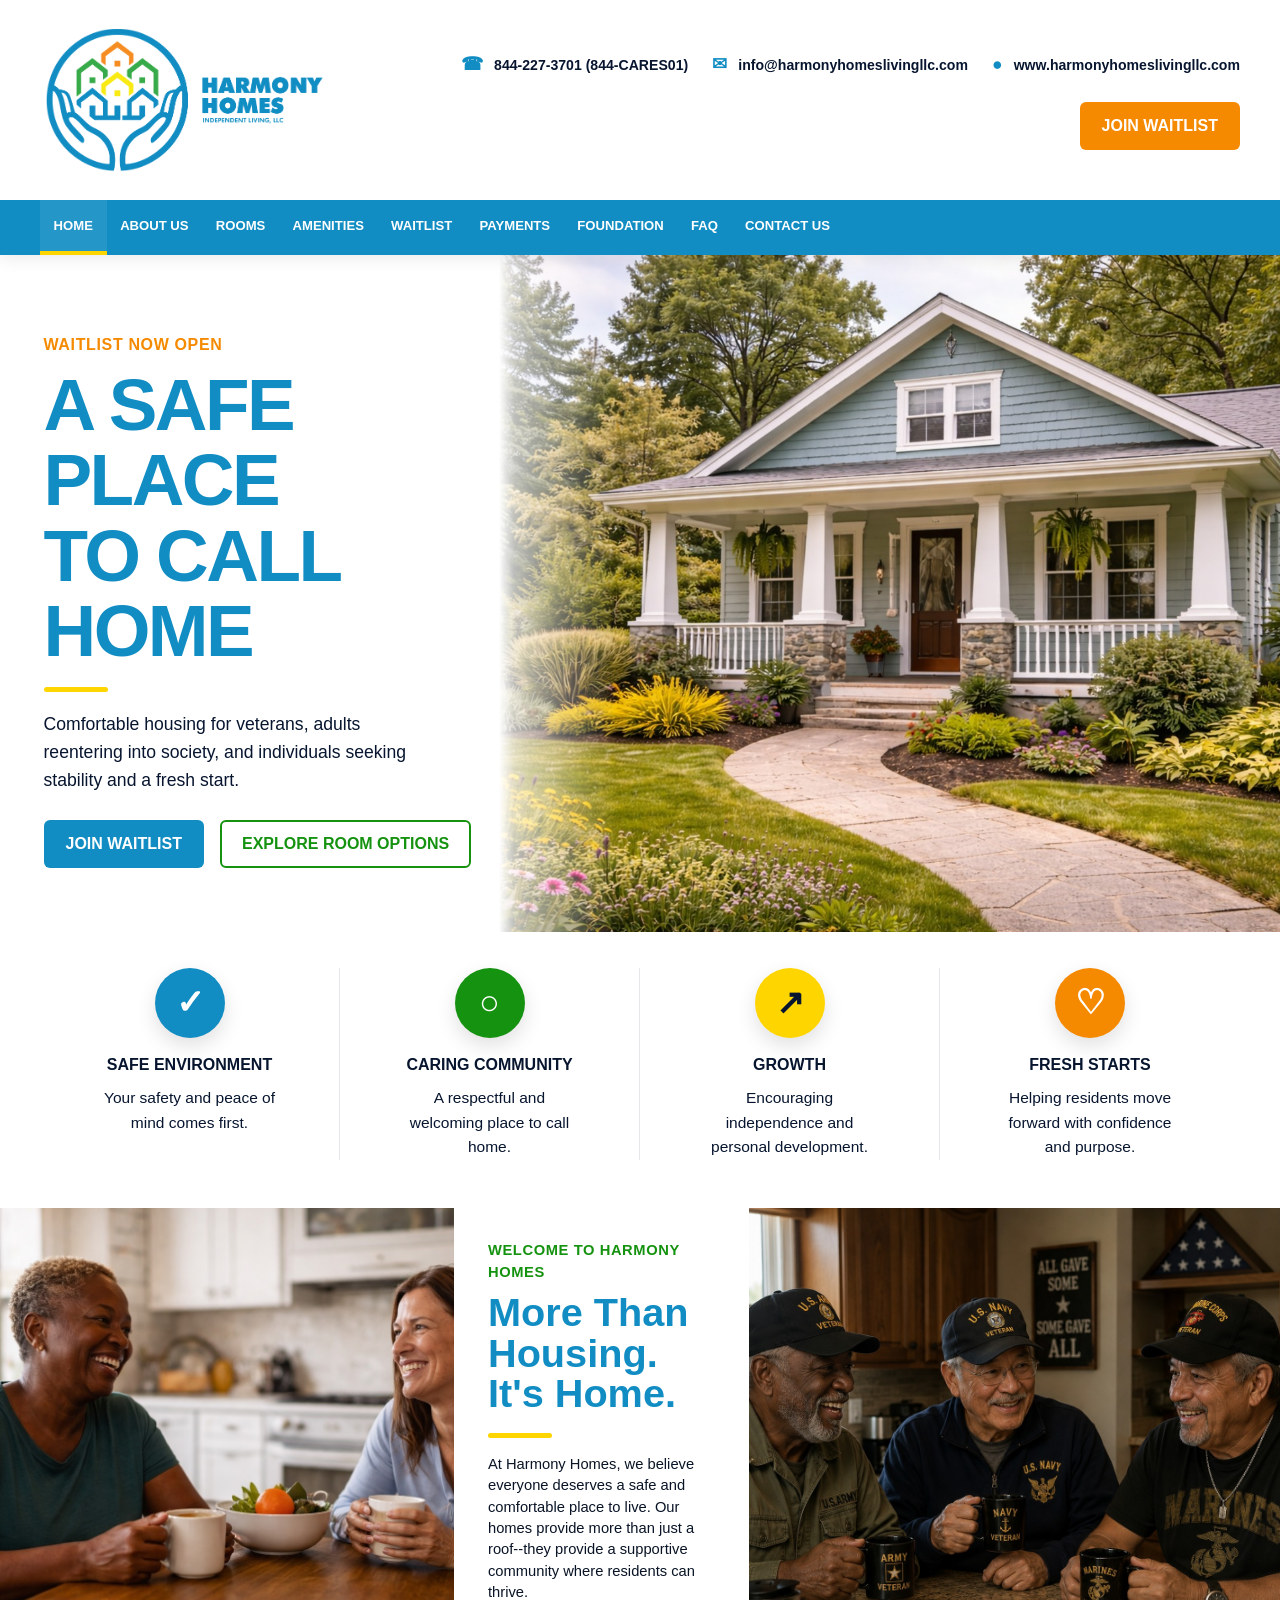
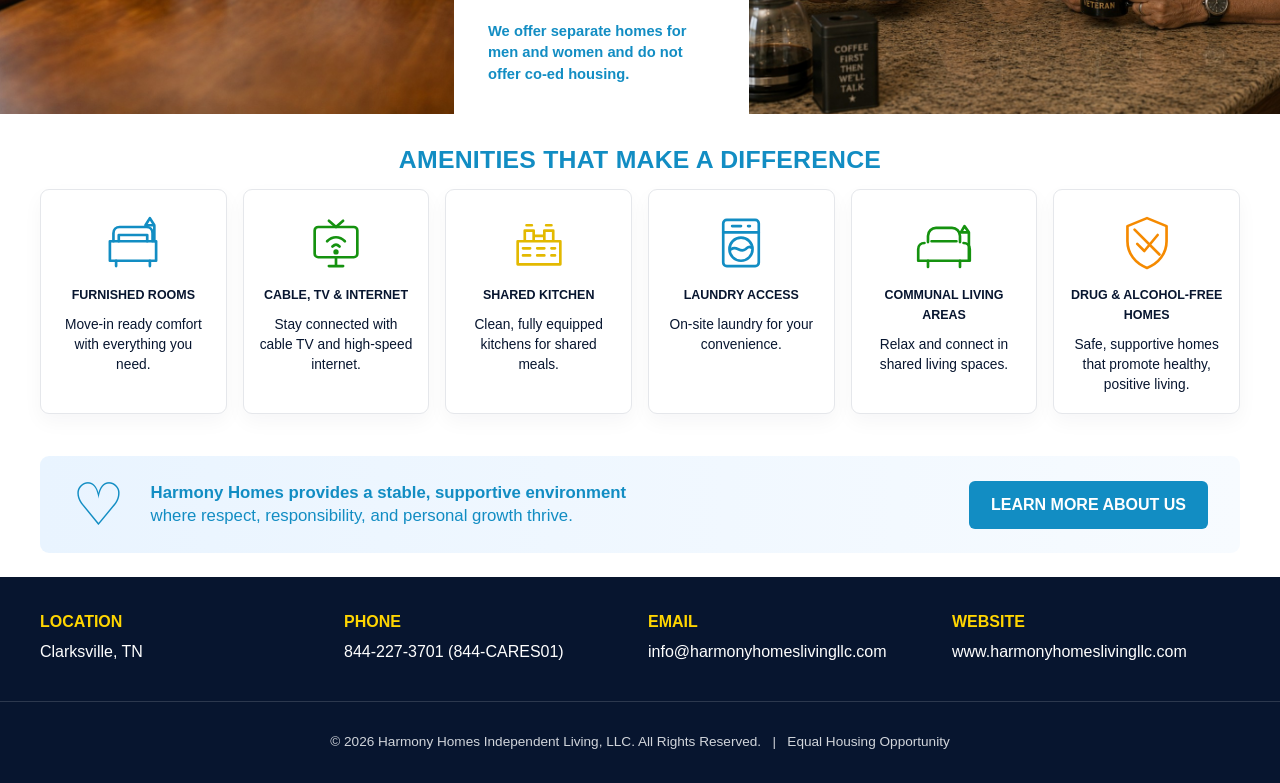
==== commit bf4d794d: "Complete sitewide waitlist and responsive updates" ====
--- a/harmony_homes_site/index.html
+++ b/harmony_homes_site/index.html
@@ -3,7 +3,7 @@
 <head>
   <meta charset="UTF-8" />
   <meta name="viewport" content="width=device-width, initial-scale=1.0" />
-  <title>Home | Harmony Homes Independent Living LLC</title>
+  <title>Home | Harmony Homes Independent Living, LLC</title>
   <meta name="description" content="Clean, safe, welcoming independent living housing in Clarksville, TN for veterans, SSI/SSDI recipients, reentry individuals, and adults seeking stable housing." />
   <link rel="stylesheet" href="styles.css" />
   <script defer src="script.js"></script>
@@ -14,13 +14,13 @@
   <header class="site-header">
     <div class="topbar container">
       <a class="logo-wrap" href="index.html" aria-label="Harmony Homes home">
-        <img src="assets/main-logo.png" alt="Harmony Homes Independent Living LLC" class="logo" />
+        <img src="assets/main-logo.png" alt="Harmony Homes Independent Living, LLC" class="logo" />
       </a>
       <div class="header-actions">
         <a href="tel:+18442273701" class="header-contact"><span aria-hidden="true">&#9742;</span> 844-227-3701 (844-CARES01)</a>
         <a href="mailto:info@harmonyhomeslivingllc.com" class="header-contact"><span aria-hidden="true">&#9993;</span> info@harmonyhomeslivingllc.com</a>
         <a href="https://www.harmonyhomeslivingllc.com" class="header-contact"><span aria-hidden="true">&#9679;</span> www.harmonyhomeslivingllc.com</a>
-        <a href="apply.html" class="btn btn-orange">JOIN WAITLIST</a>
+        <a href="apply.html" class="btn btn-orange">Join Waitlist</a>
       </div>
       <button class="menu-toggle" aria-label="Open menu">&#9776;</button>
     </div>
@@ -28,7 +28,7 @@
       <div class="container nav-inner">
         <a class="active" href="index.html">Home</a>
         <a href="about.html">About Us</a>
-        <a href="rooms.html">Available Rooms</a>
+        <a href="rooms.html">Rooms</a>
         <a href="amenities.html">Amenities</a>
         <a href="apply.html">Waitlist</a>
         <a href="pay-rent.html">Payments</a>
@@ -46,8 +46,8 @@
         <h1>A Safe Place<br>to Call Home</h1>
         <p class="lead">Comfortable housing for veterans, adults reentering into society, and individuals seeking stability and a fresh start.</p>
         <div class="button-row">
-          <a href="apply.html" class="btn btn-blue">Apply Now</a>
-          <a href="rooms.html" class="btn btn-outline">View Available Rooms</a>
+          <a href="apply.html" class="btn btn-blue">Join Waitlist</a>
+          <a href="rooms.html" class="btn btn-outline">Explore Room Options</a>
         </div>
       </div>
       <div class="hero-image" role="img" aria-label="Welcoming home exterior"></div>
@@ -70,7 +70,7 @@
           <p><strong>We offer separate homes for men and women and do not offer co-ed housing.</strong></p>
         </div>
       </div>
-      <img src="assets/men-community.jpg" alt="Men talking together in a comfortable living room" />
+      <img src="assets/veterans-coffee.jpg" alt="Veterans enjoying coffee and conversation together" />
     </section>
 
     <section class="amenity-preview">
@@ -166,7 +166,7 @@
       </div>
     </div>
     <div class="footer-bottom">
-      <p>&copy; 2026 Harmony Homes Independent Living LLC. All Rights Reserved. &nbsp; | &nbsp; Equal Housing Opportunity</p>
+      <p>&copy; 2026 Harmony Homes Independent Living, LLC. All Rights Reserved. &nbsp; | &nbsp; Equal Housing Opportunity</p>
     </div>
   </footer>
 </body>
--- a/harmony_homes_site/styles.css
+++ b/harmony_homes_site/styles.css
@@ -22,6 +22,7 @@
   color:var(--text);
   background:var(--white);
   line-height:1.6;
+  overflow-x:hidden;
 }
 a{color:inherit;text-decoration:none}
 img{max-width:100%;display:block}
@@ -31,8 +32,9 @@
 
 .site-header{background:white;box-shadow:0 4px 16px rgba(0,0,0,.08);position:sticky;top:0;z-index:50}
 .topbar{display:flex;align-items:center;justify-content:space-between;gap:1.25rem;padding:1.45rem 0}
+.logo-wrap{flex:0 1 315px;min-width:0}
 .logo{width:315px;max-width:100%}
-.header-actions{display:flex;align-items:center;gap:1.5rem;flex-wrap:wrap}
+.header-actions{display:flex;align-items:center;justify-content:flex-end;gap:1.5rem;flex:1 1 auto;min-width:0;flex-wrap:wrap}
 .header-contact{font-weight:700;color:var(--black);font-size:.88rem}
 .header-contact span{color:var(--blue);font-size:1.1rem;margin-right:.45rem}
 .menu-toggle{display:none;background:var(--blue);color:white;border:0;border-radius:8px;font-size:1.6rem;padding:.4rem .7rem}
@@ -68,7 +70,8 @@
 .btn{
   display:inline-flex;align-items:center;justify-content:center;gap:.5rem;
   padding:.78rem 1.25rem;border-radius:6px;font-weight:900;text-transform:uppercase;
-  border:2px solid transparent;box-shadow:none;transition:.2s ease;cursor:pointer
+  min-height:44px;border:2px solid transparent;box-shadow:none;transition:.2s ease;
+  cursor:pointer;text-align:center;line-height:1.2
 }
 .btn:hover{transform:translateY(-1px);box-shadow:var(--shadow)}
 .btn-blue{background:var(--blue);color:white}
@@ -167,19 +170,23 @@
 .content{padding:3.5rem 0}
 .two-col{display:grid;grid-template-columns:1fr 1fr;gap:2rem;align-items:start}
 .grid-3{display:grid;grid-template-columns:repeat(3,1fr);gap:1.2rem}
-.card,.room-card{background:white;border:1px solid var(--border);border-radius:16px;padding:1.5rem;box-shadow:var(--shadow)}
+.card,.room-card{min-width:0;background:white;border:1px solid var(--border);border-radius:16px;padding:1.5rem;box-shadow:var(--shadow)}
 .card h3,.card h2{margin-top:0}
 .placeholder-img,.placeholder-form{background:linear-gradient(135deg,var(--soft),#fff);border:2px dashed #cbd5e1;border-radius:12px;padding:2rem;text-align:center;color:var(--muted);margin-bottom:1.2rem}
+.founder-photo{width:100%;max-height:560px;object-fit:cover;object-position:center top;border-radius:12px;margin-bottom:1.2rem}
 .notice{background:#fff8db;border-left:6px solid var(--yellow);padding:1rem;border-radius:8px;margin-bottom:1.5rem;font-weight:700}
 .room-grid{display:grid;gap:1.5rem}
-.room-card{display:grid;grid-template-columns:38% 1fr;gap:1.5rem}
-.room-card img{height:100%;min-height:260px;object-fit:cover;border-radius:12px}
+.room-card{display:flex;flex-direction:column;gap:1.25rem}
+.room-card img{width:100%;height:auto;aspect-ratio:16/9;object-fit:cover;border-radius:12px}
+.room-card > div{min-width:0}
 .status{display:inline-block;background:var(--soft-blue);color:var(--blue);font-weight:900;padding:.35rem .7rem;border-radius:999px}
 .status.available{background:#e8f8ed;color:var(--green)}
 .faq-list details{border:1px solid var(--border);border-radius:12px;padding:1rem 1.2rem;margin-bottom:.8rem;background:white}
 .faq-list summary{font-weight:900;cursor:pointer;color:var(--black)}
 .contact-form label{display:block;font-weight:800;margin-bottom:1rem}
+.form-row{display:grid;grid-template-columns:1fr 1fr;gap:1rem}
 input,textarea{width:100%;padding:.9rem;border:1px solid #cbd5e1;border-radius:8px;font:inherit;margin-top:.4rem}
+.header-contact,.footer-grid a,.placeholder-form{overflow-wrap:anywhere}
 .fine-print{font-size:.85rem;color:var(--muted)}
 .site-footer{background:var(--black);color:white}
 .footer-grid{display:grid;grid-template-columns:repeat(4,1fr);gap:1rem;padding:2rem 0}
@@ -187,9 +194,13 @@
 .footer-grid p{margin:.25rem 0}
 .footer-bottom{border-top:1px solid rgba(255,255,255,.15);text-align:center;padding:1rem;font-size:.85rem;color:#d1d5db}
 
-@media (max-width:900px){
+@media (max-width:1050px){
+  .topbar{display:grid;grid-template-columns:minmax(0,1fr) auto;gap:.8rem 1rem;padding:1rem 0}
+  .logo-wrap{grid-column:1;grid-row:1}
   .header-actions .header-contact{display:none}
-  .menu-toggle{display:block}
+  .header-actions{grid-column:1 / -1;grid-row:2;justify-content:center;width:100%}
+  .header-actions .btn{width:min(100%,240px)}
+  .menu-toggle{display:block;grid-column:2;grid-row:1;align-self:center}
   .main-nav{display:none}
   .main-nav.open{display:block}
   .nav-inner{flex-direction:column;align-items:stretch}
@@ -203,11 +214,14 @@
   .cta-inner{grid-template-columns:1fr;text-align:left}
 }
 @media (max-width:600px){
-  .topbar{align-items:flex-start}
-  .logo{width:220px}
+  .logo{width:200px}
   .values-strip,.amenity-icons,.grid-3,.footer-grid{grid-template-columns:1fr}
   .values-strip article{border-right:0;border-bottom:1px solid var(--border);padding-bottom:1rem}
   .values-strip article:last-child{border-bottom:0}
-  .cta-inner{flex-direction:column;align-items:flex-start}
-  .hero h1{font-size:3rem}
-}
+  .button-row{flex-direction:column}
+  .button-row .btn,.cta-band .btn{width:100%;min-width:0}
+  .cta-inner{padding:1.2rem}
+  .form-row{grid-template-columns:1fr;gap:0}
+  .page-hero{padding:3rem 0}
+  .hero h1{font-size:clamp(2.25rem,12vw,3rem)}
+}
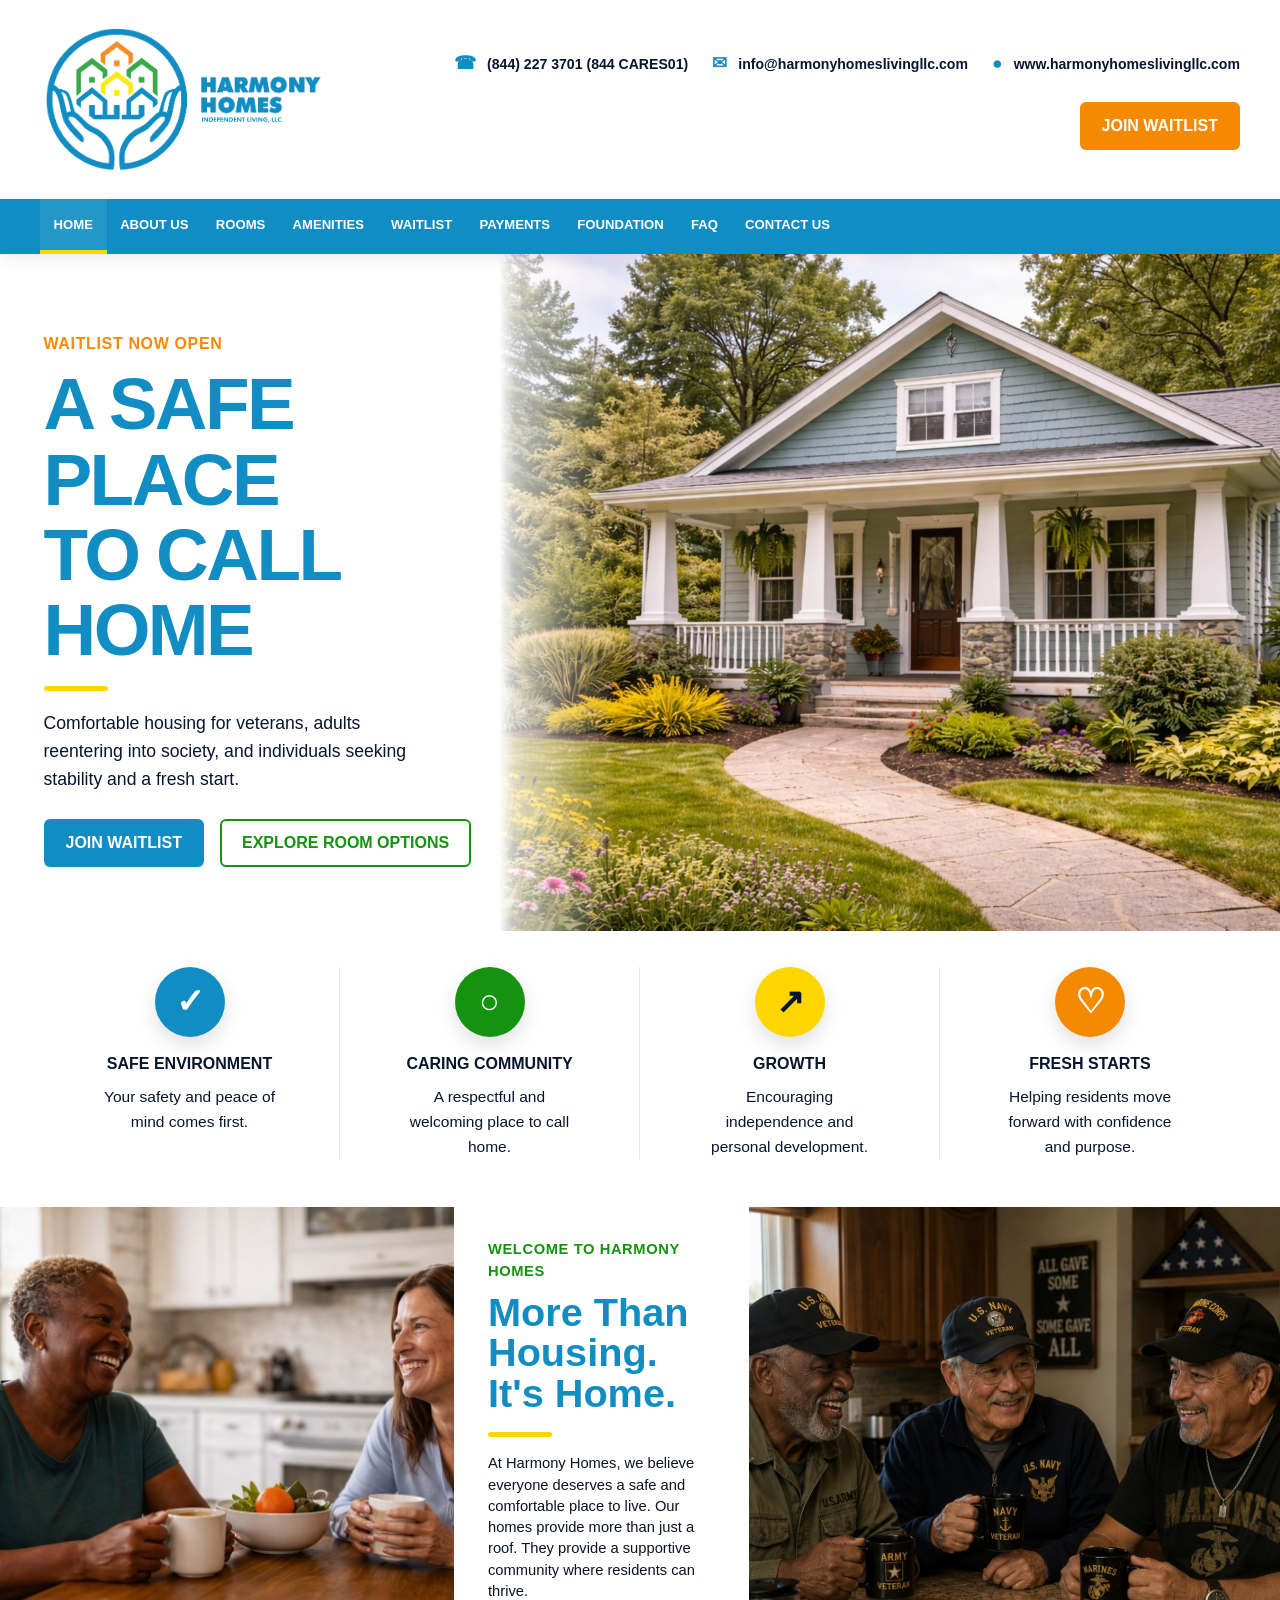
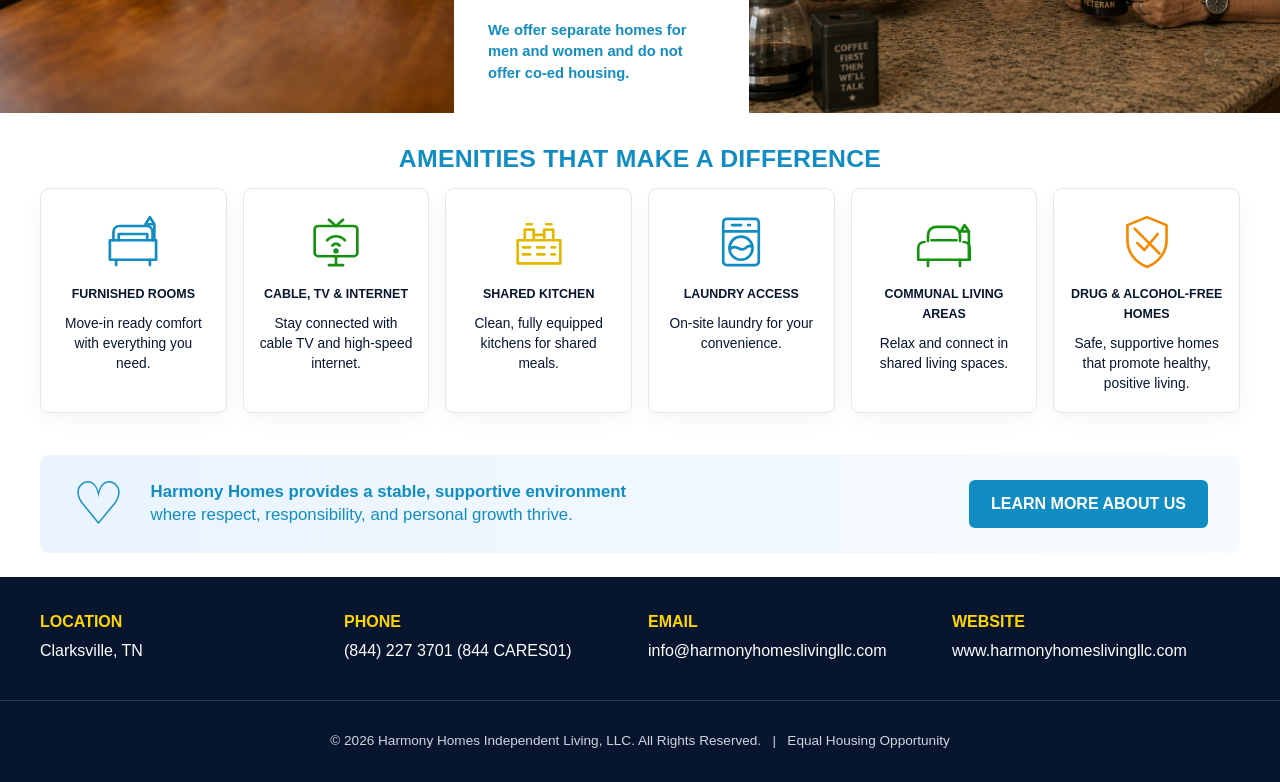
==== commit aa609e74: "Remove dash punctuation from website copy" ====
--- a/harmony_homes_site/index.html
+++ b/harmony_homes_site/index.html
@@ -17,7 +17,7 @@
         <img src="assets/main-logo.png" alt="Harmony Homes Independent Living, LLC" class="logo" />
       </a>
       <div class="header-actions">
-        <a href="tel:+18442273701" class="header-contact"><span aria-hidden="true">&#9742;</span> 844-227-3701 (844-CARES01)</a>
+        <a href="tel:+18442273701" class="header-contact"><span aria-hidden="true">&#9742;</span> (844) 227 3701 (844 CARES01)</a>
         <a href="mailto:info@harmonyhomeslivingllc.com" class="header-contact"><span aria-hidden="true">&#9993;</span> info@harmonyhomeslivingllc.com</a>
         <a href="https://www.harmonyhomeslivingllc.com" class="header-contact"><span aria-hidden="true">&#9679;</span> www.harmonyhomeslivingllc.com</a>
         <a href="apply.html" class="btn btn-orange">Join Waitlist</a>
@@ -65,7 +65,7 @@
       <div class="welcome-copy">
         <p class="eyebrow green-text">Welcome to Harmony Homes</p>
         <h2>More Than Housing.<br>It's Home.</h2>
-        <p>At Harmony Homes, we believe everyone deserves a safe and comfortable place to live. Our homes provide more than just a roof--they provide a supportive community where residents can thrive.</p>
+        <p>At Harmony Homes, we believe everyone deserves a safe and comfortable place to live. Our homes provide more than just a roof. They provide a supportive community where residents can thrive.</p>
         <div class="mini-callout">
           <p><strong>We offer separate homes for men and women and do not offer co-ed housing.</strong></p>
         </div>
@@ -154,7 +154,7 @@
       </div>
       <div>
         <strong>Phone</strong>
-        <p><a href="tel:+18442273701">844-227-3701 (844-CARES01)</a></p>
+        <p><a href="tel:+18442273701">(844) 227 3701 (844 CARES01)</a></p>
       </div>
       <div>
         <strong>Email</strong>
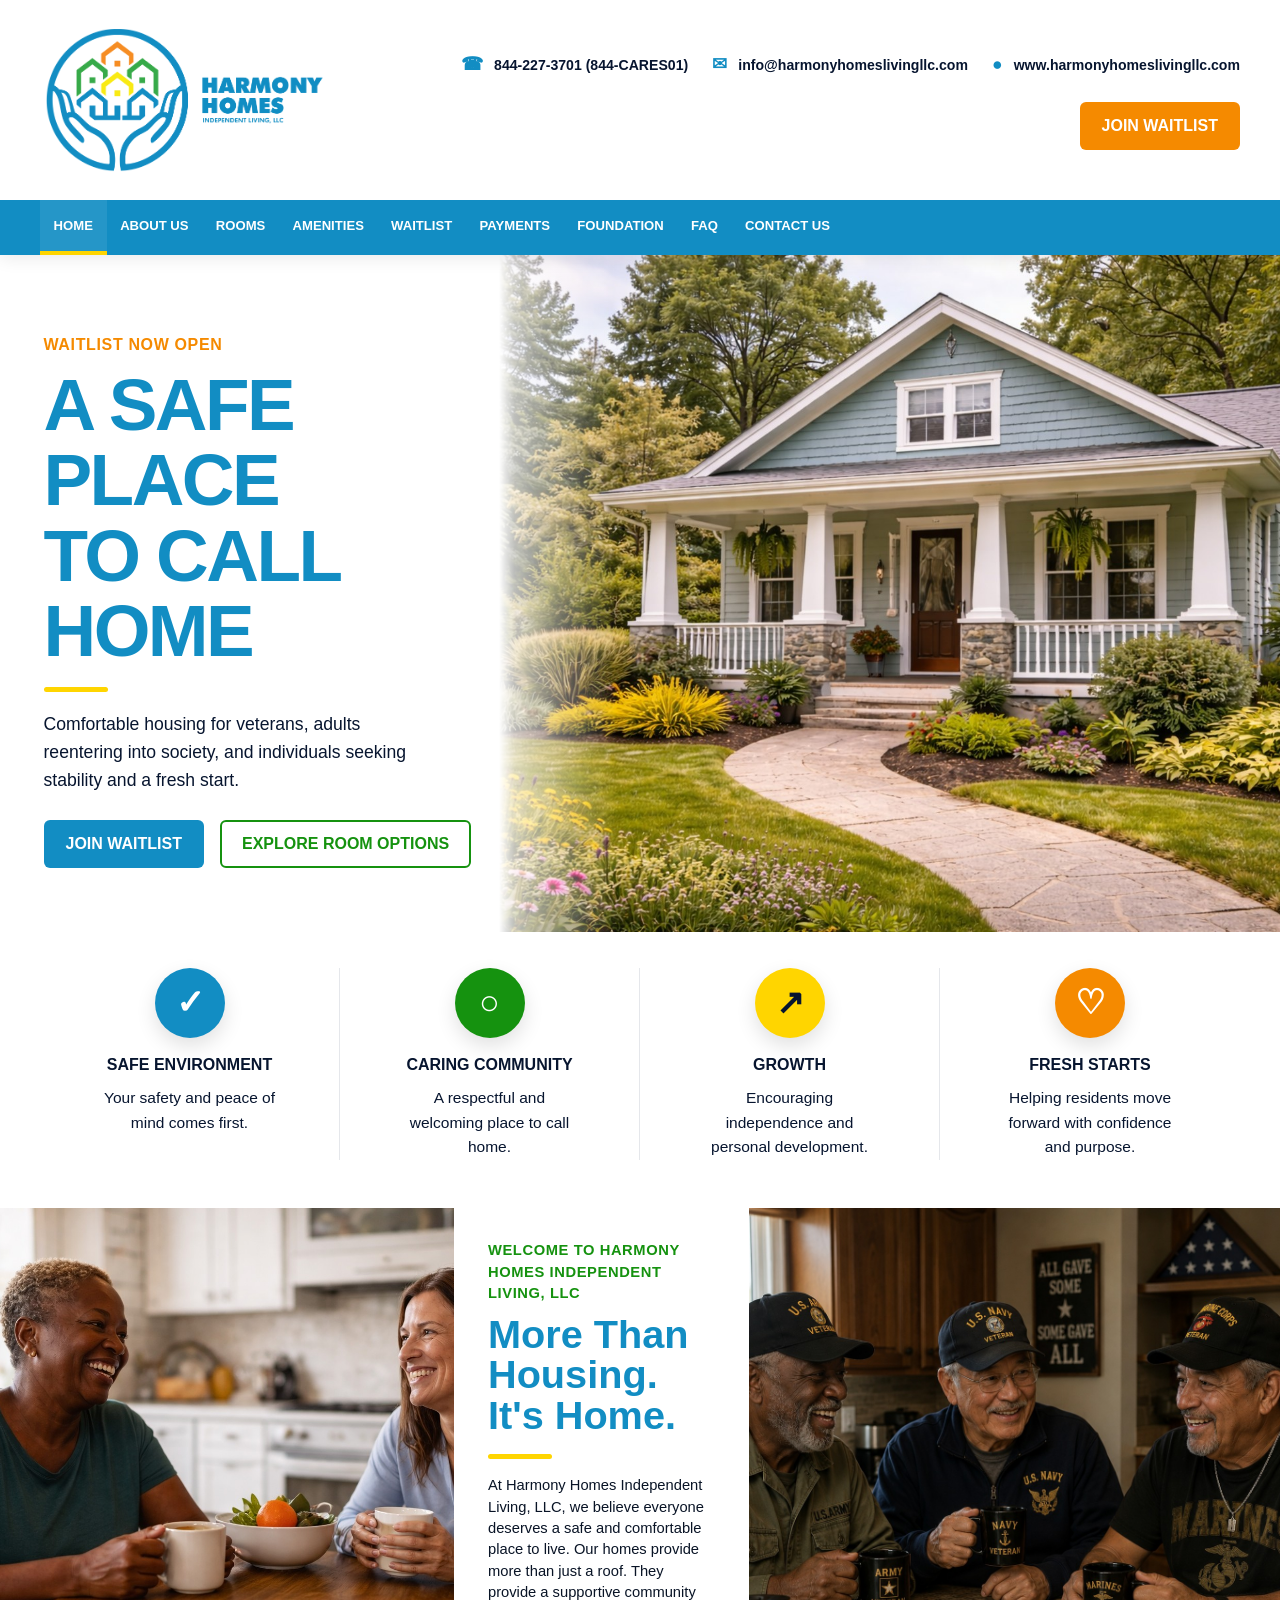
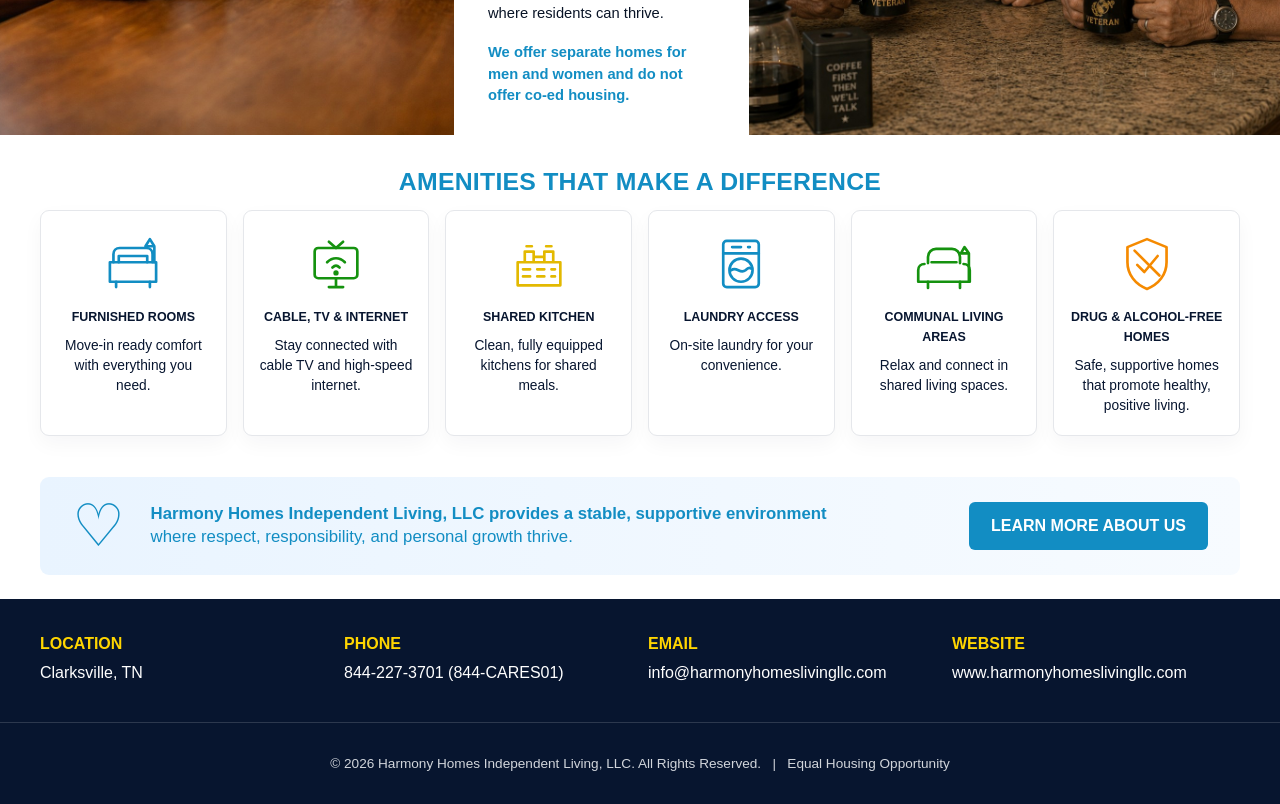
==== commit 2e5bb9ea: "Expand brand name and restore phone formatting" ====
--- a/harmony_homes_site/index.html
+++ b/harmony_homes_site/index.html
@@ -13,11 +13,11 @@
 
   <header class="site-header">
     <div class="topbar container">
-      <a class="logo-wrap" href="index.html" aria-label="Harmony Homes home">
+      <a class="logo-wrap" href="index.html" aria-label="Harmony Homes Independent Living, LLC home">
         <img src="assets/main-logo.png" alt="Harmony Homes Independent Living, LLC" class="logo" />
       </a>
       <div class="header-actions">
-        <a href="tel:+18442273701" class="header-contact"><span aria-hidden="true">&#9742;</span> (844) 227 3701 (844 CARES01)</a>
+        <a href="tel:+18442273701" class="header-contact"><span aria-hidden="true">&#9742;</span> 844-227-3701 (844-CARES01)</a>
         <a href="mailto:info@harmonyhomeslivingllc.com" class="header-contact"><span aria-hidden="true">&#9993;</span> info@harmonyhomeslivingllc.com</a>
         <a href="https://www.harmonyhomeslivingllc.com" class="header-contact"><span aria-hidden="true">&#9679;</span> www.harmonyhomeslivingllc.com</a>
         <a href="apply.html" class="btn btn-orange">Join Waitlist</a>
@@ -63,9 +63,9 @@
     <section class="welcome-section">
       <img src="assets/women-coffee.jpg" alt="Residents enjoying a warm conversation at a kitchen table" />
       <div class="welcome-copy">
-        <p class="eyebrow green-text">Welcome to Harmony Homes</p>
+        <p class="eyebrow green-text">Welcome to Harmony Homes Independent Living, LLC</p>
         <h2>More Than Housing.<br>It's Home.</h2>
-        <p>At Harmony Homes, we believe everyone deserves a safe and comfortable place to live. Our homes provide more than just a roof. They provide a supportive community where residents can thrive.</p>
+        <p>At Harmony Homes Independent Living, LLC, we believe everyone deserves a safe and comfortable place to live. Our homes provide more than just a roof. They provide a supportive community where residents can thrive.</p>
         <div class="mini-callout">
           <p><strong>We offer separate homes for men and women and do not offer co-ed housing.</strong></p>
         </div>
@@ -76,7 +76,7 @@
     <section class="amenity-preview">
       <div class="container">
         <h2>Amenities That Make a Difference</h2>
-        <div class="amenity-icons" aria-label="Harmony Homes amenities">
+        <div class="amenity-icons" aria-label="Harmony Homes Independent Living, LLC amenities">
           <article class="amenity-card blue">
             <svg class="amenity-svg" viewBox="0 0 72 72" aria-hidden="true" focusable="false">
               <path d="M10 34h52v22H10z" />
@@ -140,7 +140,7 @@
     <section class="cta-band">
       <div class="container cta-inner">
         <span class="cta-icon" aria-hidden="true">&#9825;</span>
-        <p><strong>Harmony Homes provides a stable, supportive environment</strong><br>where respect, responsibility, and personal growth thrive.</p>
+        <p><strong>Harmony Homes Independent Living, LLC provides a stable, supportive environment</strong><br>where respect, responsibility, and personal growth thrive.</p>
         <a href="about.html" class="btn btn-blue">Learn More About Us</a>
       </div>
     </section>
@@ -154,7 +154,7 @@
       </div>
       <div>
         <strong>Phone</strong>
-        <p><a href="tel:+18442273701">(844) 227 3701 (844 CARES01)</a></p>
+        <p><a href="tel:+18442273701">844-227-3701 (844-CARES01)</a></p>
       </div>
       <div>
         <strong>Email</strong>
